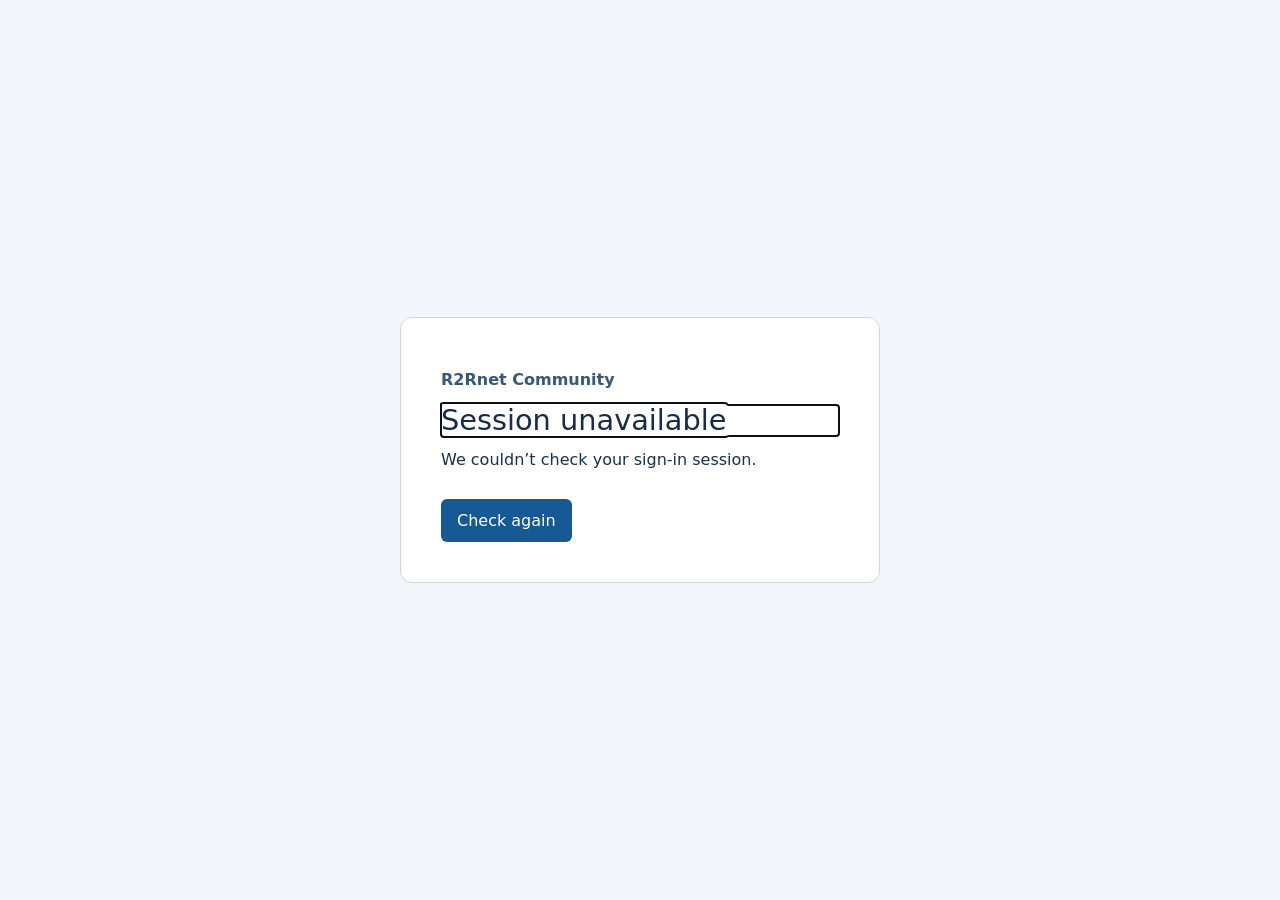
==== index.html @ 755ed3d4 "Publish Neon member workspace community from R2R-Platform 84a3251a333eac8d0c648cbaecf37f71e7dd55bf" ====
<!doctype html>
<html lang="en">
  <head>
    <meta charset="UTF-8" />
    <meta name="viewport" content="width=device-width, initial-scale=1.0, viewport-fit=cover" />
    <meta name="theme-color" content="#0f2c4a" />
    <meta name="description" content="R2Rnet Community user PWA for professional networking, credentialing and reviewer workflows." />
    <meta name="apple-mobile-web-app-capable" content="yes" />
    <meta name="apple-mobile-web-app-title" content="R2Rnet Community" />
    <meta name="apple-mobile-web-app-status-bar-style" content="black-translucent" />
    <link rel="apple-touch-icon" href="./pwa/icon-192.png" />
    <link rel="manifest" href="./manifest.webmanifest" />
    <link rel="icon" type="image/svg+xml" href="./ir-mark.svg" />
    <title>R2Rnet Community</title>
    <script type="module" crossorigin src="./assets/community-CfHD-B7U.js"></script>
    <link rel="modulepreload" crossorigin href="./assets/neon-auth-ygjyFOIe-DwUQzO-9.js">
    <link rel="modulepreload" crossorigin href="./assets/github-client-adapter-BKVLIYTY.js">
    <link rel="stylesheet" crossorigin href="./assets/community-CJb6b-Nw.css">
  </head>
  <body>
    <div id="root"></div>
  </body>
</html>
---- assets/community-CJb6b-Nw.css ----
.r2r-account-page{min-height:100vh;display:grid;place-items:center;box-sizing:border-box;padding:24px;background:#f2f6fa;color:#19324b;font:16px/1.5 system-ui,sans-serif}.r2r-account-card{box-sizing:border-box;width:min(100%,30rem);padding:clamp(24px,6vw,40px);border:1px solid #ccd8e3;border-radius:12px;background:#fff}.r2r-account-card h1{margin:.4em 0;font-size:1.8rem}.r2r-account-card p{margin:.65em 0}.r2r-account-name{font-weight:700;color:#365978}.r2r-account-email{overflow-wrap:anywhere;font-weight:600}.r2r-account-card button{margin-top:1em;padding:.6em 1em;background:#175995;color:#fff;border:0;border-radius:6px;font:inherit;cursor:pointer}.r2r-account-card button:focus-visible{outline:3px solid #163658;outline-offset:3px}.community-workspace .brandmark img{border-radius:8px}.community-workspace .nav-group a{display:block;padding:8px 10px;border-radius:6px;color:#dbe7f6;font-size:14px;text-decoration:none}.community-workspace .nav-group a:hover,.community-workspace .nav-group a[aria-current=page]{background:#233f60;color:#fff}.community-workspace .lead{font-size:15px;overflow-wrap:anywhere}.community-workspace article p{color:#526a82}.community-workspace article a,.community-workspace .content>section>a{color:#0759ad;font-weight:650}.community-signout{display:inline-flex;align-items:center;gap:6px;border:0;background:transparent;color:#0759ad;padding:8px}.community-profile{max-width:44rem;margin-top:20px}.community-profile form{display:grid;gap:8px}.community-profile label,.community-details dt{font-weight:650;color:#344d66}.community-profile input{min-width:0;padding:9px 12px;border:1px solid #9caec1;border-radius:5px}.community-primary{justify-self:start;padding:8px 15px;border:0;border-radius:5px;color:#fff;background:#075ba9}.community-primary:disabled{color:#52667a;background:#e2e8ef;cursor:default}.community-profile [role=alert]{color:#8a222e}.community-profile [role=status]{color:#0c6848}.community-details{display:grid;gap:14px;margin:20px 0 0}.community-details dd{margin:3px 0 0;overflow-wrap:anywhere}@media(max-width:760px){.community-workspace .sidebar:not(.open){visibility:hidden}}.community-guide{max-width:50rem}.community-guide details{padding:.7rem 0;border-top:1px solid #d7e2ec}.community-guide summary{cursor:pointer;font-weight:650;color:#193f65}.community-guide details p{margin:.5rem 0 0;color:#415d76}.community-info{margin:0}.community-info dt{color:#526a82;font-size:.8rem}.community-info dd{margin:0;font-weight:650;overflow-wrap:anywhere}@media(max-width:760px){.community-workspace .sidebar{transition-property:transform}}*,:before,:after{--tw-border-spacing-x: 0;--tw-border-spacing-y: 0;--tw-translate-x: 0;--tw-translate-y: 0;--tw-rotate: 0;--tw-skew-x: 0;--tw-skew-y: 0;--tw-scale-x: 1;--tw-scale-y: 1;--tw-pan-x: ;--tw-pan-y: ;--tw-pinch-zoom: ;--tw-scroll-snap-strictness: proximity;--tw-gradient-from-position: ;--tw-gradient-via-position: ;--tw-gradient-to-position: ;--tw-ordinal: ;--tw-slashed-zero: ;--tw-numeric-figure: ;--tw-numeric-spacing: ;--tw-numeric-fraction: ;--tw-ring-inset: ;--tw-ring-offset-width: 0px;--tw-ring-offset-color: #fff;--tw-ring-color: rgb(59 130 246 / .5);--tw-ring-offset-shadow: 0 0 #0000;--tw-ring-shadow: 0 0 #0000;--tw-shadow: 0 0 #0000;--tw-shadow-colored: 0 0 #0000;--tw-blur: ;--tw-brightness: ;--tw-contrast: ;--tw-grayscale: ;--tw-hue-rotate: ;--tw-invert: ;--tw-saturate: ;--tw-sepia: ;--tw-drop-shadow: ;--tw-backdrop-blur: ;--tw-backdrop-brightness: ;--tw-backdrop-contrast: ;--tw-backdrop-grayscale: ;--tw-backdrop-hue-rotate: ;--tw-backdrop-invert: ;--tw-backdrop-opacity: ;--tw-backdrop-saturate: ;--tw-backdrop-sepia: ;--tw-contain-size: ;--tw-contain-layout: ;--tw-contain-paint: ;--tw-contain-style: }::backdrop{--tw-border-spacing-x: 0;--tw-border-spacing-y: 0;--tw-translate-x: 0;--tw-translate-y: 0;--tw-rotate: 0;--tw-skew-x: 0;--tw-skew-y: 0;--tw-scale-x: 1;--tw-scale-y: 1;--tw-pan-x: ;--tw-pan-y: ;--tw-pinch-zoom: ;--tw-scroll-snap-strictness: proximity;--tw-gradient-from-position: ;--tw-gradient-via-position: ;--tw-gradient-to-position: ;--tw-ordinal: ;--tw-slashed-zero: ;--tw-numeric-figure: ;--tw-numeric-spacing: ;--tw-numeric-fraction: ;--tw-ring-inset: ;--tw-ring-offset-width: 0px;--tw-ring-offset-color: #fff;--tw-ring-color: rgb(59 130 246 / .5);--tw-ring-offset-shadow: 0 0 #0000;--tw-ring-shadow: 0 0 #0000;--tw-shadow: 0 0 #0000;--tw-shadow-colored: 0 0 #0000;--tw-blur: ;--tw-brightness: ;--tw-contrast: ;--tw-grayscale: ;--tw-hue-rotate: ;--tw-invert: ;--tw-saturate: ;--tw-sepia: ;--tw-drop-shadow: ;--tw-backdrop-blur: ;--tw-backdrop-brightness: ;--tw-backdrop-contrast: ;--tw-backdrop-grayscale: ;--tw-backdrop-hue-rotate: ;--tw-backdrop-invert: ;--tw-backdrop-opacity: ;--tw-backdrop-saturate: ;--tw-backdrop-sepia: ;--tw-contain-size: ;--tw-contain-layout: ;--tw-contain-paint: ;--tw-contain-style: }*,:before,:after{box-sizing:border-box;border-width:0;border-style:solid;border-color:#e5e7eb}:before,:after{--tw-content: ""}html,:host{line-height:1.5;-webkit-text-size-adjust:100%;-moz-tab-size:4;-o-tab-size:4;tab-size:4;font-family:ui-sans-serif,system-ui,sans-serif,"Apple Color Emoji","Segoe UI Emoji",Segoe UI Symbol,"Noto Color Emoji";font-feature-settings:normal;font-variation-settings:normal;-webkit-tap-highlight-color:transparent}body{margin:0;line-height:inherit}hr{height:0;color:inherit;border-top-width:1px}abbr:where([title]){-webkit-text-decoration:underline dotted;text-decoration:underline dotted}h1,h2,h3,h4,h5,h6{font-size:inherit;font-weight:inherit}a{color:inherit;text-decoration:inherit}b,strong{font-weight:bolder}code,kbd,samp,pre{font-family:ui-monospace,SFMono-Regular,Menlo,Monaco,Consolas,Liberation Mono,Courier New,monospace;font-feature-settings:normal;font-variation-settings:normal;font-size:1em}small{font-size:80%}sub,sup{font-size:75%;line-height:0;position:relative;vertical-align:baseline}sub{bottom:-.25em}sup{top:-.5em}table{text-indent:0;border-color:inherit;border-collapse:collapse}button,input,optgroup,select,textarea{font-family:inherit;font-feature-settings:inherit;font-variation-settings:inherit;font-size:100%;font-weight:inherit;line-height:inherit;letter-spacing:inherit;color:inherit;margin:0;padding:0}button,select{text-transform:none}button,input:where([type=button]),input:where([type=reset]),input:where([type=submit]){-webkit-appearance:button;background-color:transparent;background-image:none}:-moz-focusring{outline:auto}:-moz-ui-invalid{box-shadow:none}progress{vertical-align:baseline}::-webkit-inner-spin-button,::-webkit-outer-spin-button{height:auto}[type=search]{-webkit-appearance:textfield;outline-offset:-2px}::-webkit-search-decoration{-webkit-appearance:none}::-webkit-file-upload-button{-webkit-appearance:button;font:inherit}summary{display:list-item}blockquote,dl,dd,h1,h2,h3,h4,h5,h6,hr,figure,p,pre{margin:0}fieldset{margin:0;padding:0}legend{padding:0}ol,ul,menu{list-style:none;margin:0;padding:0}dialog{padding:0}textarea{resize:vertical}input::-moz-placeholder,textarea::-moz-placeholder{opacity:1;color:#9ca3af}input::placeholder,textarea::placeholder{opacity:1;color:#9ca3af}button,[role=button]{cursor:pointer}:disabled{cursor:default}img,svg,video,canvas,audio,iframe,embed,object{display:block;vertical-align:middle}img,video{max-width:100%;height:auto}[hidden]:where(:not([hidden=until-found])){display:none}.\!visible{visibility:visible!important}.visible{visibility:visible}.collapse{visibility:collapse}.fixed{position:fixed}.absolute{position:absolute}.relative{position:relative}.sticky{position:sticky}.block{display:block}.flex{display:flex}.inline-flex{display:inline-flex}.table{display:table}.grid{display:grid}.hidden{display:none}.transform{transform:translate(var(--tw-translate-x),var(--tw-translate-y)) rotate(var(--tw-rotate)) skew(var(--tw-skew-x)) skewY(var(--tw-skew-y)) scaleX(var(--tw-scale-x)) scaleY(var(--tw-scale-y))}.resize{resize:both}.border{border-width:1px}.filter{filter:var(--tw-blur) var(--tw-brightness) var(--tw-contrast) var(--tw-grayscale) var(--tw-hue-rotate) var(--tw-invert) var(--tw-saturate) var(--tw-sepia) var(--tw-drop-shadow)}.transition{transition-property:color,background-color,border-color,text-decoration-color,fill,stroke,opacity,box-shadow,transform,filter,backdrop-filter;transition-timing-function:cubic-bezier(.4,0,.2,1);transition-duration:.15s}:root{font-family:Inter,ui-sans-serif,system-ui,-apple-system,BlinkMacSystemFont,Segoe UI,sans-serif;color:#172c49;background:#f3f6fb}*{box-sizing:border-box}body{margin:0;background:#f3f6fb;color:#172c49}button,input,select,textarea{font:inherit}button{cursor:pointer}a{color:inherit}.irad-qualification-page{min-height:100vh;display:grid;place-items:center;padding:28px;background:#f3f6fb}.irad-qualification-card{width:min(820px,100%);padding:26px;border:1px solid #c9d8e7;border-radius:16px;background:#fff;box-shadow:0 18px 44px #0f2c4a17}.irad-qualification-card>p{color:#60758a;font-size:.88rem}.qualification-total{display:flex;justify-content:space-between;gap:18px;margin:18px 0 12px;padding:12px 14px;border-radius:8px}.qualification-total.ok{border:1px solid #a9d8c3;background:#effaf5;color:#176248}.qualification-total.failed{border:1px solid #e0b6b6;background:#fff2f2;color:#893838}.qualification-checks{display:grid;gap:7px}.qualification-checks article{display:grid;grid-template-columns:44px minmax(0,1fr);gap:2px 10px;padding:10px;border:1px solid #dbe4ea;border-radius:8px}.qualification-checks article.pass b{color:#176248}.qualification-checks article.fail b{color:#a03d3d}.qualification-checks article span{color:#17304f;font-size:.8rem}.qualification-checks article small{grid-column:2;color:#758999;font-size:.7rem}.qualification-public-key{margin-top:16px;padding:10px;border:1px solid #dbe4ea;border-radius:8px;background:#f7fafc}.qualification-public-key summary{cursor:pointer;color:#17304f;font-size:.75rem;font-weight:800}.qualification-public-key code{display:block;margin-top:8px;overflow-wrap:anywhere;color:#50667d;font-size:.66rem;line-height:1.4}.qualification-irad-frame{width:100%;height:300px;margin-top:18px;border:1px solid #c9d8e7;border-radius:10px;background:#07111b}.gate{min-height:100vh;display:grid;place-items:center;padding:24px;background:#f3f6fb}.card{width:min(560px,100%);padding:30px;border:1px solid #d7e3e8;border-radius:18px;background:#fff}.enterprise-signin-shell{min-height:100vh;display:grid;grid-template-columns:minmax(360px,46%) 1fr;background:#fff}.enterprise-brand{position:relative;display:flex;flex-direction:column;justify-content:center;padding:clamp(2.5rem,6vw,6.5rem);background:#0b1b31;color:#fff}.enterprise-logo-lockup,.brandmark,.side-brand{display:flex;align-items:center;gap:10px}.enterprise-logo-lockup{margin-bottom:4.5rem}.pulse{display:grid;place-items:center;width:28px;height:28px;border-radius:6px;background:#087dff;color:#fff;font-size:19px;flex:0 0 auto}.enterprise-logo-lockup strong,.brandmark strong,.side-brand strong{display:block;font-size:12px;line-height:1.15;letter-spacing:.15em}.enterprise-logo-lockup small,.brandmark small,.side-brand small{display:block;margin-top:4px;font-size:11px;letter-spacing:.16em}.enterprise-logo-lockup small{color:#9fc0e6}.access-label,.eyebrow{font-size:10px;font-weight:800;letter-spacing:.16em;color:#1674db}.enterprise-brand .access-label{color:#7eafe8;margin-bottom:1rem}.enterprise-brand h1{max-width:680px;margin:0 0 1.35rem;font-size:clamp(2.35rem,4vw,4.4rem);line-height:1.02;letter-spacing:-.045em}.enterprise-brand>p{max-width:560px;margin:0;color:#c6d3e4;font-size:1.06rem;line-height:1.65}.access-points{display:grid;gap:.7rem;margin-top:2rem;color:#dce6f1;font-size:.9rem}.access-points span:before{content:"•";margin-right:.65rem;color:#4b91ea}.stage-tag{position:absolute;left:clamp(2.5rem,6vw,6.5rem);bottom:2rem;padding:.42rem .72rem;border:1px solid #30465f;border-radius:999px;color:#7891ae;font-size:.66rem;letter-spacing:.16em}.enterprise-signin{display:flex;align-items:center;justify-content:center;padding:3rem}.signin-inner{width:min(430px,100%)}.signin-brand{margin-bottom:2.5rem;color:#0f2c4a;font-size:.92rem;font-weight:800;letter-spacing:.12em}.signin-brand strong{color:#1f6feb}.signin-inner h2{margin:0 0 .65rem;font-size:2.2rem;letter-spacing:-.035em}.muted{margin:0 0 1.4rem;color:#67768b;line-height:1.6}.signin-note{margin-top:1rem;color:#7a8798;font-size:.78rem;line-height:1.55}.primary,.secondary,.primary-link{min-height:44px;border-radius:7px;padding:10px 14px;font-weight:750}.primary,.primary-link{border:1px solid #1f6feb;background:#1f6feb;color:#fff}.primary-link{display:flex;align-items:center;justify-content:center;margin-bottom:10px;text-decoration:none}.secondary{border:1px solid #c8d6e4;background:#fff;color:#17304f}.wide{width:100%}.message{margin-top:14px;padding:11px 12px;border:1px solid #d7e3e8;border-radius:8px;background:#f5f8fa;color:#52697b}.app{min-height:0;background:#f3f6fb}.topbar{position:fixed;inset:0 0 auto 0;z-index:20;height:72px;display:flex;align-items:center;justify-content:space-between;padding:0 42px;border-bottom:1px solid #d6e0eb;background:#fff}.brandmark .pulse{width:24px;height:24px;font-size:17px}.r2r-two{color:#dd7853!important}.brandmark strong{color:#0f2c4a}.brandmark small{color:#6d8196}.top-actions{display:flex;align-items:center;gap:16px}.test-role{display:flex;align-items:center;gap:7px;padding:5px 7px;border:1px solid #d1deea;border-radius:7px;background:#fff}.test-role>span{color:#70849a;font-size:9px;font-weight:800;letter-spacing:.08em}.test-role select{min-height:28px;border:0;background:#f7f9fc;color:#17304f;font-size:10px;font-weight:700;padding:4px 6px}.environment{display:inline-flex;padding:5px 8px;border-radius:999px;background:#fff1cd;color:#6d4b04;font-size:10px;font-weight:900;letter-spacing:.08em}.role-dot{color:#1674db;font-size:10px}.role-dot span{margin-left:4px;color:#50667d}.link-button{width:36px;height:36px;display:grid;place-items:center;padding:0;border:0;border-radius:50%;background:transparent;color:#0759ad}.link-button:hover{background:#eef4fb}.sidebar{position:fixed;top:72px;bottom:0;left:0;z-index:15;width:205px;overflow:auto;padding:16px 10px 24px;background:#112944;color:#fff}.side-brand{margin-bottom:11px;padding:0 7px 14px;border-bottom:1px solid #2d4663}.sidebar-close-control{position:absolute;top:12px;right:12px;z-index:2}.side-brand .side-pulse{width:28px;height:28px}.side-brand strong{font-size:10px;color:#fff}.side-brand small{color:#a7c0de;font-size:10px}.close{display:none;margin-left:auto;border:0;background:transparent;color:#fff}.nav-group{margin-bottom:17px}.group-label{display:block;margin:8px 7px;color:#83b7ff;font-size:12px;font-weight:800;letter-spacing:.13em}.nav-group button{width:100%;min-height:35px;display:flex;align-items:center;gap:9px;padding:8px 10px;border:0;border-radius:6px;background:transparent;color:#dbe7f6;text-align:left;font-size:12px}.nav-group button:hover,.nav-group button.active{background:#233f60;color:#fff}.nav-group button.invite-reward-nav{margin-top:7px;border:1px solid rgba(8,125,255,.66);background:#087dff24;color:#fff;font-weight:900;box-shadow:inset 3px 0 #087dff,0 5px 14px #00000014}.nav-group button.invite-reward-nav:hover,.nav-group button.invite-reward-nav.active{border-color:#087dff;background:#087dff;color:#fff;box-shadow:inset 3px 0 #72b5ff,0 7px 18px #00439947}.r2r-reward-menu-label{display:inline-flex;align-items:baseline;gap:5px;min-width:0;color:#fff}.r2r-reward-menu-label>span{color:#fff}.r2r-reward-wordmark{font-weight:950;letter-spacing:-.03em;white-space:nowrap}.r2r-reward-menu-label .r2r-two{color:inherit!important}.r2r-reward-menu-label>span:last-child{white-space:nowrap}.account-bottom{margin-top:12px}.sidebar-access{display:flex;align-items:center;gap:9px;padding:8px 10px;color:#b9cbe1;font-size:12px}.main{min-height:0;display:block;margin-left:205px;padding-top:72px}.mobile-bar{display:none}.content{width:min(1080px,calc(100% - 76px));margin:0 auto;padding:46px 0 24px}.eyebrow{margin-bottom:12px}h1{margin:0 0 10px;color:#172c49;font-size:30px;line-height:1.1}h2{color:#172c49}p{line-height:1.55}.lead{max-width:760px;margin:0 0 28px;color:#59718a;font-size:12px}.notice{margin-bottom:16px;padding:14px 16px;border:1px solid #c9d8e7;border-radius:7px;background:#f9fbfe;color:#50667d;font-size:11px}.company-notice{border-color:#b8d8d1;background:#eef8f6;color:#315d56}.grid{display:grid;grid-template-columns:repeat(2,minmax(0,1fr));gap:18px;margin-top:18px}article,.status,.identity-panel{border:1px solid #c9d8e7;border-radius:9px;background:#fff}article{padding:20px}article h2{margin-top:0;font-size:18px}.status{display:flex;justify-content:space-between;gap:18px;margin:16px 0;padding:14px 16px}.status span{text-transform:capitalize}.status.ok{border-color:#b9d8d4;background:#eef8f6}.status.blocked{border-color:#ead09a;background:#fff8e8}.dicom-read-page{max-width:900px}.dicom-read-page.overview-mirrors{max-width:none;margin-top:22px}.overview-mirrors .request-tracking-card,.overview-mirrors .clinical-reports-card{border-color:#cbd8e4;box-shadow:0 9px 24px #0f2c4a12}.overview-mirrors .request-tracking-card{margin-bottom:18px}.synthetic-dicom-card{margin:0 0 16px;border:1px solid #c8d8e6;border-radius:14px;background:#fff;overflow:hidden;box-shadow:0 7px 20px #0f2c4a0d}.synthetic-dicom-head{display:flex;align-items:flex-start;justify-content:space-between;gap:16px;padding:14px 15px 12px;border-bottom:1px solid #e4ebef}.synthetic-dicom-head strong{display:block;color:#0f2c4a;font-size:1rem;font-weight:900}.synthetic-dicom-head span{display:block;margin-top:4px;color:#687b89;font-size:.75rem}.synthetic-dicom-head-actions{display:flex;align-items:center;gap:8px}.synthetic-dicom-head-actions>span{margin:0;white-space:nowrap;padding:5px 8px;border-radius:999px;background:#eef4f8;color:#0f2c4a;font-weight:850}.synthetic-dicom-head-actions button{min-height:30px;border:1px solid #c8d6e4;border-radius:7px;background:#fff;color:#17304f;padding:5px 9px;font-size:.72rem;font-weight:800}.synthetic-dicom-list{display:grid}.synthetic-dicom-row{display:grid;grid-template-columns:minmax(0,1fr) auto minmax(140px,auto);gap:12px;align-items:center;padding:12px 14px;border-top:1px solid #edf1f4}.synthetic-dicom-row:first-child{border-top:0}.synthetic-dicom-main{min-width:0}.synthetic-dicom-main strong,.synthetic-dicom-main small{display:block}.synthetic-dicom-main strong{color:#0f2c4a;font-size:.84rem;overflow:hidden;text-overflow:ellipsis;white-space:nowrap}.synthetic-dicom-main small{margin-top:3px;color:#748794;font-size:.7rem}.synthetic-dicom-status{min-width:78px;border-radius:999px;padding:5px 8px;text-align:center;font-size:.66rem;font-weight:900;text-transform:uppercase;letter-spacing:.04em}.synthetic-dicom-status.ready{background:#e7f5ef;color:#146344}.synthetic-dicom-status.processing{background:#fff3d6;color:#73520a}.synthetic-dicom-status.uploaded{background:#edf1f4;color:#5f6d77}.synthetic-dicom-actions{display:flex;justify-content:flex-end;min-width:140px}.synthetic-dicom-actions button{min-height:34px;border-radius:7px;padding:7px 10px;font-size:.72rem;font-weight:850}.synthetic-dicom-open{border:1px solid #1f6feb;background:#1f6feb;color:#fff}.synthetic-dicom-advance{border:1px solid #c8d6e4;background:#fff;color:#17304f}.synthetic-dicom-waiting{color:#7b8998;font-size:.72rem;font-weight:750}.synthetic-dicom-error{padding:10px 14px;border-bottom:1px solid #ead1d1;background:#fff3f3;color:#8a3333;font-size:.76rem}.synthetic-dicom-empty{padding:18px 14px;color:#748794;text-align:center;font-size:.8rem}.synthetic-dicom-viewer{border-top:1px solid #c8d8e6;background:#0a111b;color:#fff}.synthetic-dicom-viewer-head{display:flex;align-items:flex-start;justify-content:space-between;gap:12px;padding:12px 14px;border-bottom:1px solid #26394f}.synthetic-dicom-viewer-head strong,.synthetic-dicom-viewer-head span{display:block}.synthetic-dicom-viewer-head strong{font-size:.88rem}.synthetic-dicom-viewer-head span{margin-top:3px;color:#afc0d2;font-size:.7rem}.synthetic-dicom-viewer-head button{border:1px solid #48637f;border-radius:7px;background:#15263a;color:#fff;padding:6px 9px;font-size:.72rem}.synthetic-dicom-viewer-body{display:grid;grid-template-columns:minmax(0,1fr) 220px;gap:14px;padding:14px}.synthetic-dicom-image-stage{min-height:420px;display:grid;place-items:center;overflow:hidden;border:1px solid #26394f;border-radius:8px;background:#000}.synthetic-dicom-canvas{display:block;width:min(100%,520px);aspect-ratio:1 / 1;height:auto;min-width:64px;min-height:64px;image-rendering:pixelated;background:#000}.synthetic-dicom-meta{display:grid;align-content:start;gap:8px}.synthetic-dicom-meta>div{padding:9px 10px;border:1px solid #26394f;border-radius:7px;background:#101d2b}.synthetic-dicom-meta span,.synthetic-dicom-meta strong{display:block}.synthetic-dicom-meta span{color:#90a7bd;font-size:.64rem;text-transform:uppercase;letter-spacing:.06em}.synthetic-dicom-meta strong{margin-top:4px;color:#fff;font-size:.76rem;overflow-wrap:anywhere}.r2rnet-clinical-approval-confirmed{margin:0 0 12px;border:1px solid #b8d8d1;border-radius:10px;background:#eef8f5;padding:11px 12px;text-align:center}.r2rnet-clinical-approval-confirmed strong{color:#0d6570;font-size:.92rem;font-weight:900}.irad-launch-card{display:grid;grid-template-columns:minmax(0,1fr) auto;gap:14px 18px;align-items:center;margin:0 0 16px;padding:18px;border:1px solid #b9cfdf;border-radius:14px;background:linear-gradient(135deg,#fff,#f1f7fb);box-shadow:0 8px 22px #0f2c4a12}.irad-launch-card>div:first-child{min-width:0}.irad-launch-card>div:first-child>span{display:block;color:#1674db;font-size:.62rem;font-weight:900;letter-spacing:.11em}.irad-launch-card>div:first-child>strong{display:block;margin-top:5px;color:#0f2c4a;font-size:1.1rem;font-weight:950}.irad-launch-card p{max-width:670px;margin:6px 0 0;color:#60758a;font-size:.76rem;line-height:1.45}.irad-launch-card>button{min-height:42px;border:1px solid #087dff;border-radius:8px;padding:9px 14px;color:#fff;background:#087dff;font-size:.76rem;font-weight:900}.irad-launch-card>button:disabled{opacity:.6;cursor:wait}.irad-launch-error{grid-column:1 / -1;padding:9px 10px;border:1px solid #e0b6b6;border-radius:7px;background:#fff2f2;color:#893838;font-size:.72rem}.reads-loading{margin:0 0 12px;padding:14px;border:1px solid #d9e2e8;border-radius:12px;background:#fff;color:#60758a}.reads-notice{display:grid;gap:5px}.request-tracking-card{margin:0 0 12px;border:1px solid #d9e2e8;border-radius:16px;background:#fff;overflow:hidden;box-shadow:0 7px 20px #0f2c4a0d}.request-tracking-head{padding:14px 15px 12px;border-bottom:1px solid #e4ebef}.request-tracking-head strong{display:block;color:#0f2c4a;font-size:1rem;font-weight:900}.request-tracking-head span{display:block;margin-top:4px;color:#687b89;font-size:.8rem;line-height:1.35}.request-tracking-metrics{display:grid;grid-template-columns:repeat(3,minmax(0,1fr));gap:8px;padding:11px 12px 12px;background:#f8fbfd}.request-tracking-metrics button{min-width:0;border:1px solid #d5e0e7;border-radius:12px;background:#fff;padding:12px 6px 13px;color:#0f2c4a;text-align:center;box-shadow:0 2px 7px #0f2c4a0a}.request-tracking-metrics button.active{border-color:#0776ff;background:#eef6ff;box-shadow:inset 0 0 0 1px #0776ff}.request-tracking-metrics button:focus-visible{outline:2px solid #0776ff;outline-offset:2px}.request-tracking-metrics button>strong{display:block;color:#0f2c4a;font-size:1.8rem;font-weight:900;line-height:1}.request-tracking-metrics button>span{display:block;margin-top:6px;color:#425d72;font-size:.78rem;font-weight:800;line-height:1.15}.request-tracking-metrics button>small{display:block;margin-top:4px;color:#7a8b98;font-size:.68rem;line-height:1.2}.request-tracking-list{display:grid;gap:9px;border-top:1px solid #e4ebef;padding:11px 12px 12px;background:#fff}.request-tracking-group{display:grid;gap:9px}.request-tracking-group+.request-tracking-group{margin-top:5px;border-top:1px solid #e4ebef;padding-top:12px}.request-tracking-group h3{margin:0;color:#0f2c4a;font-size:.84rem;font-weight:900}.request-tracking-empty{padding:6px 2px;color:#748794;font-size:.8rem;text-align:center}.request-card.request-tracking-item{margin:0;padding:15px;border:1px solid #dce5ea;border-radius:16px;background:#fff}.request-row{display:flex;gap:10px;align-items:flex-start;justify-content:space-between}.request-card p{margin:7px 0;color:#73828d;font-size:.78rem}.pill{border-radius:999px;padding:5px 8px;background:#edf1f4;color:#5f6d77;font-size:.63rem;font-weight:850;text-transform:uppercase;letter-spacing:.04em;white-space:nowrap}.pill.ready_in_staging{background:#e7f5ef;color:#146344}.pill.waiting_for_upload,.pill.responded{background:#fff3d6;color:#73520a}.pill.revoked,.pill.expired{background:#f2f2f2;color:#777}.upload-notes-panel{display:grid;gap:9px;border-top:1px solid #e4ebef;padding:12px;background:#f8fbfd}.upload-notes-head{display:flex;align-items:center;justify-content:space-between;gap:12px}.upload-notes-head strong{color:#0f2c4a;font-size:.86rem;font-weight:900}.upload-notes-head>span{min-width:30px;border-radius:999px;background:#e9f1f6;color:#0f2c4a;padding:4px 8px;font-size:.72rem;font-weight:900;text-align:center}.upload-notes-list{display:grid;gap:7px}.upload-note-item{overflow:hidden;border:1px solid #dce5ea;border-radius:12px;background:#fff}.upload-note-item summary{display:flex;align-items:center;justify-content:space-between;gap:10px;padding:11px 12px;cursor:pointer;list-style:none}.upload-note-item summary::-webkit-details-marker{display:none}.upload-note-item summary strong,.upload-note-item summary small{display:block}.upload-note-item summary strong{color:#0f2c4a;font-size:.82rem}.upload-note-item summary small{margin-top:3px;color:#748794;font-size:.7rem;line-height:1.3}.upload-note-item summary b{color:#0776ff;font-size:.7rem}.upload-note-body{border-top:1px solid #edf1f4;padding:11px 12px 13px;color:#314b60;font-size:.82rem;line-height:1.5;overflow-wrap:anywhere}.upload-notes-security,.read-mirror-boundary{margin:0;color:#748794;font-size:.68rem;line-height:1.4}.read-mirror-boundary{padding:11px 12px 13px;border-top:1px solid #e4ebef;background:#fff}.clinical-reports-card{margin:0 0 12px;border:1px solid #d9e2e8;border-radius:16px;background:#fff;overflow:hidden;box-shadow:0 7px 20px #0f2c4a0d}.clinical-reports-head{display:flex;align-items:flex-start;justify-content:space-between;gap:12px;padding:14px 15px 12px;border-bottom:1px solid #e4ebef}.clinical-reports-head>div{min-width:0}.clinical-reports-head strong{display:block;color:#0f2c4a;font-size:1rem;font-weight:900}.clinical-reports-head span{display:block;margin-top:4px;color:#687b89;font-size:.8rem;line-height:1.35}.clinical-reports-total{flex:0 0 auto;min-width:30px;margin-top:0!important;border-radius:999px;background:#eef4f8;color:#0f2c4a!important;padding:5px 9px;font-weight:900;text-align:center}.clinical-report-tabs{display:grid;grid-template-columns:1fr 1fr;border-bottom:1px solid #e4ebef}.clinical-report-tabs button{border:0;background:#f8fbfd;color:#60758a;padding:10px 12px;font:inherit;font-size:.82rem;font-weight:850}.clinical-report-tabs button+button{border-left:1px solid #e4ebef}.clinical-report-tabs button.active{background:#0f2c4a;color:#fff}.clinical-report-tabs button span{margin-left:5px;opacity:.8}.clinical-report-list{display:grid}.clinical-report-row{width:100%;border:0;border-top:1px solid #edf1f4;background:#fff;color:#0f2c4a;padding:12px 14px;display:flex;align-items:center;justify-content:space-between;gap:10px;text-align:left}.clinical-report-row:first-child{border-top:0}.clinical-report-row-readonly{cursor:default}.clinical-report-row-main{min-width:0}.clinical-report-row-main strong{display:block;overflow:hidden;text-overflow:ellipsis;white-space:nowrap;font-size:.86rem}.clinical-report-row-main small{display:block;margin-top:4px;color:#748794;font-size:.72rem;line-height:1.25}.clinical-report-row-status{flex:0 0 auto;display:flex;align-items:center;gap:7px;color:#678092}.clinical-report-row-status b{border-radius:999px;background:#eef6f5;color:#176f7b;padding:4px 7px;font-size:.66rem;white-space:nowrap}.clinical-report-empty{padding:17px 14px;color:#748794;font-size:.82rem;text-align:center}.clinical-reports-security{margin:0;border-top:1px solid #e4ebef;padding:10px 14px 12px;color:#748794;font-size:.72rem;line-height:1.4}.identity-panel{padding:18px}.identity-grid{display:grid;grid-template-columns:repeat(2,minmax(0,1fr));gap:12px}.identity-grid>div,.credential-readonly-field{display:grid;gap:5px;padding:13px 14px;border:1px solid #d6e1ee;border-radius:8px;background:#f9fbfe}.identity-grid span,.credential-readonly-field span{color:#607994;font-size:9px;font-weight:800;letter-spacing:.06em;text-transform:uppercase}.identity-grid strong,.credential-readonly-field strong{overflow-wrap:anywhere;font-size:12px}.identity-detail-card .identity-sub-label{margin-top:8px;padding-top:7px;border-top:1px solid #e2e9f0}.identity-detail-card .identity-sub-value{font-size:12px}.credential-readonly-field small{color:#71859a;font-size:9px}.linkedin-identity-field{grid-column:1 / -1}.identity-lock-note{display:flex;align-items:flex-start;gap:10px;margin-top:14px;padding:13px 14px;border:1px solid #b8d8d1;border-radius:8px;background:#eef8f6}.identity-lock-note strong{display:block;font-size:11px}.identity-lock-note p{margin:4px 0 0;color:#55736f;font-size:10px}.identity-lock-note .identity-edit-note{margin-top:7px;color:#0f2c4a;font-weight:800}.irad-confetti-layer{position:absolute;top:0;right:0;bottom:0;left:0;overflow:hidden;pointer-events:none;z-index:3}.irad-confetti-layer i{position:absolute;top:-15px;width:7px;height:13px;border-radius:2px;opacity:0;animation:irad-confetti-fall 3s linear forwards}@keyframes irad-confetti-fall{0%{transform:translateY(-20px) rotate(0);opacity:1}85%{opacity:1}to{transform:translateY(740px) rotate(760deg);opacity:0}}@media(prefers-reduced-motion:reduce){.irad-confetti-layer{display:none}}.credentialing-workflow{display:grid;gap:22px;margin-top:18px;min-width:0}.credential-section{padding:22px;border:1px solid #d7e3e8;border-radius:9px;background:#fff}.required-section{width:calc(100% - 20px);max-width:calc(100% - 20px);min-width:0;margin-right:0;justify-self:start}.credential-section-head{display:flex;align-items:flex-start;justify-content:space-between;gap:18px;margin-bottom:8px}.credential-section-head h2{margin:4px 0 0;font-size:22px}.credential-section-head>strong{white-space:nowrap;color:#0d6570}.social-media-fields input{border:2px solid #6197d8!important;border-radius:7px;background:#fff;padding:9px 11px;outline-offset:2px}.social-media-fields input:focus{border-color:#1768d8!important;outline:2px solid rgba(23,104,216,.24)}.credential-kicker{color:#5f7485;font-size:9px;font-weight:900;letter-spacing:.09em}.credential-note{margin:8px 0 18px;color:#536a7b;font-size:11px}.requirements-page-head{display:flex;align-items:flex-start;justify-content:space-between;gap:24px;margin-bottom:18px;padding-right:20px;box-sizing:border-box}.requirements-page-copy{min-width:0}.requirements-page-copy .lead{margin-bottom:0}.requirements-status-card{width:96px;height:96px;flex:0 0 96px;display:flex;flex-direction:column;align-items:center;justify-content:center;gap:7px;border:1px solid #c9d8e7;border-radius:8px;background:#fff;text-align:center}.requirements-status-card strong{color:#60758a;font-size:10px;font-weight:900;letter-spacing:.08em;text-transform:uppercase}.requirements-status-card span{color:#0d6570;font-size:12px;font-weight:900;line-height:1.15;text-transform:capitalize}.mandatory-list{display:grid;gap:10px}.credential-field{display:grid;grid-template-columns:280px minmax(0,420px);align-items:center;justify-content:start;gap:14px;min-height:42px;padding-left:14px}.credential-field span{font-size:12px;font-weight:800}.credential-field input{width:100%;max-width:420px;min-height:38px;padding:7px 10px;border:1px solid #cbd9e2;border-radius:6px;background:#fff;color:#0f2c4a}.credential-field input::-moz-placeholder{color:#98a7b7;opacity:1}.credential-field input::placeholder{color:#98a7b7;opacity:1}.credential-item,.optional-item{display:flex;min-width:0;align-items:center;justify-content:space-between;gap:14px;padding:12px 14px;border:1px solid #dfe8ed;border-radius:8px;background:#fbfcfd}.optional-item{height:40px;min-height:40px;gap:10px;padding:4px 8px}.credential-item>div,.optional-item>div:first-child{display:grid;gap:4px;min-width:0}.optional-item>div:first-child{flex:1 1 auto;overflow:hidden}.credential-license-main{flex:1 1 auto;min-width:0;display:grid!important;grid-template-columns:280px minmax(0,420px);align-items:center;justify-content:start;gap:6px 14px!important}.credential-license-number{width:100%;min-width:0;max-width:420px;min-height:38px;margin-top:0;padding:7px 10px;border:1px solid #c8d6e4;border-radius:7px;background:#fff;color:#0f2c4a;font:inherit}.credential-license-main .uploaded-file{grid-column:2}.credential-item b{font-size:10px}.required-section .credential-item b{font-size:12px}.required-section .credential-item small{font-size:11px}.required-section .upload-button{font-size:12px}.optional-item b{font-size:12px;line-height:1.2;white-space:nowrap;overflow:hidden;text-overflow:ellipsis}.credential-item small{color:#657b8b;font-size:9px;line-height:1.35;overflow-wrap:anywhere}.optional-item small{color:#657b8b;font-size:11px;line-height:1.2;white-space:nowrap;overflow:hidden;text-overflow:ellipsis}.upload-button{display:inline-flex;align-items:center;justify-content:center;min-height:38px;padding:8px 12px;border:1px solid #216bd6;border-radius:6px;background:#216bd6;color:#fff;font-size:10px;font-weight:800;cursor:pointer;white-space:nowrap}.upload-button.secondary{border-color:#cbd9e2;background:#fff;color:#0f2c4a}.upload-button input{position:absolute;inline-size:1px;block-size:1px;opacity:0;pointer-events:none}.uploaded-file{flex-basis:100%;color:#0d6570;font-size:9px;font-weight:700}.attestations{display:grid;gap:10px;margin:18px 0}.attestations label{display:flex;align-items:flex-start;gap:10px;padding:11px 12px;border:1px solid #dfe8ed;border-radius:8px;background:#f8fbfd;font-size:10px;line-height:1.45}.attestations input{margin-top:3px}.optional-list{display:grid;gap:9px}.optional-actions{display:flex;gap:6px;align-items:center;flex-shrink:0}.optional-item.is-na{background:#f3f7fb;border-color:#b9cde1}.na-option{display:inline-flex;align-items:center;gap:5px;min-height:30px;padding:3px 7px;border:1px solid #cbd9e2;border-radius:6px;background:#fff;color:#0f2c4a;font-size:12px;font-weight:800;white-space:nowrap}.na-option input{margin:0}.upload-button.disabled{opacity:.48;cursor:not-allowed}.na-viewer-backdrop{position:fixed;top:0;right:0;bottom:0;left:0;z-index:80;display:grid;place-items:center;padding:24px;background:#08182a7a}.na-viewer{width:min(520px,100%);padding:20px;border:1px solid #c7d8e8;border-radius:12px;background:#fff;box-shadow:0 22px 55px #0f2c4a3d}.na-viewer-head{display:flex;align-items:flex-start;justify-content:space-between;gap:16px}.na-viewer-head span{color:#60758a;font-size:9px;font-weight:900;letter-spacing:.1em}.na-viewer-head h3{margin:4px 0 0;color:#0f2c4a;font-size:18px;line-height:1.25}.na-viewer-head>button{width:32px;height:32px;border:0;border-radius:50%;background:#eef4fa;color:#0f2c4a;font-size:20px}.na-viewer p{color:#455f77;font-size:12px;line-height:1.55}.na-explanation-field{display:grid;gap:6px;margin-top:14px}.na-explanation-field>span{color:#0f2c4a;font-size:11px;font-weight:900}.na-explanation-field textarea{width:100%;resize:vertical;min-height:96px;padding:10px 11px;border:1px solid #b9cde1;border-radius:8px;background:#fff;color:#0f2c4a;font:inherit;font-size:12px;line-height:1.45}.na-viewer-error{margin:8px 0 0!important;color:#9b2c2c!important;font-weight:800}.na-viewer-actions{display:flex;justify-content:flex-end;gap:8px;margin-top:16px}.na-viewer-actions button{min-height:36px}.required-section .credential-save-action{border-color:#1f6feb;background:#1f6feb;color:#fff}.required-section .credential-submit-action:disabled{border-color:#c7ddf5;background:#dcecff;color:#7b9fc4;cursor:not-allowed;opacity:1}.required-section .credential-submit-action:not(:disabled){border-color:#1f6feb;background:#1f6feb;color:#fff;cursor:pointer}.required-section input.is-locked{background:#f2f6fa;border-color:#d3dee8;color:#40566d;cursor:default}.required-section .attestations input:disabled{opacity:.78;cursor:default}.credential-locked-badge{display:inline-flex;align-items:center;justify-content:center;min-height:34px;padding:7px 11px;border:1px solid #cbd9e2;border-radius:6px;background:#eef3f7;color:#5f7485;font-size:11px;font-weight:900}.credential-locked-actions{display:inline-flex;align-items:center;gap:7px;flex:0 0 auto}.credential-view-button{min-height:34px;padding:7px 12px;border-color:#8fb8e4;background:#fff;color:#1f6feb;font-size:11px;font-weight:900}.credential-replacement-button{min-height:34px;padding:7px 12px;border-color:#8fb8e4;background:#fff;color:#1f6feb;font-size:11px}.credential-locked-actions{flex-wrap:wrap;justify-content:flex-end}.credential-document-viewer{width:min(900px,96vw);max-height:92vh;display:grid;grid-template-rows:auto minmax(0,1fr) auto;overflow:hidden;border:1px solid #c7d8e8;border-radius:12px;background:#fff;box-shadow:0 22px 55px #0f2c4a47}.credential-document-viewer-head{display:flex;align-items:flex-start;justify-content:space-between;gap:16px;padding:18px 20px 14px;border-bottom:1px solid #dce5ed}.credential-document-viewer-head span{color:#60758a;font-size:9px;font-weight:900;letter-spacing:.11em}.credential-document-viewer-head h3{margin:4px 0 2px;color:#0f2c4a;font-size:19px}.credential-document-viewer-head small{color:#6b7f92;font-size:11px}.credential-document-viewer-head>button{width:32px;height:32px;border:0;border-radius:50%;background:#eef4fa;color:#0f2c4a;font-size:20px}.credential-document-viewer-body{min-height:380px;overflow:auto;display:grid;place-items:center;padding:18px;background:#e8eef4;-webkit-user-select:none;-moz-user-select:none;user-select:none}.credential-document-image{display:block;max-width:100%;max-height:66vh;-o-object-fit:contain;object-fit:contain;border:1px solid #cbd7e2;background:#fff;box-shadow:0 6px 18px #0f2c4a1f}.credential-document-pdf{width:100%;min-height:66vh;border:0;background:#fff}.synthetic-credential-document{width:min(640px,100%);min-height:420px;padding:44px;border:1px solid #cbd7e2;background:#fff;color:#0f2c4a;box-shadow:0 6px 18px #0f2c4a1f}.synthetic-document-mark{margin-bottom:40px;color:#087dff;font-size:10px;font-weight:900;letter-spacing:.14em}.synthetic-credential-document h4{margin:0 0 28px;font-size:24px}.synthetic-credential-document dl{display:grid;gap:14px}.synthetic-credential-document dl>div{display:grid;grid-template-columns:140px 1fr;gap:16px;padding-bottom:12px;border-bottom:1px solid #e4ebf1}.synthetic-credential-document dt{color:#6a7e91;font-size:11px;font-weight:800}.synthetic-credential-document dd{margin:0;font-size:13px;font-weight:800}.synthetic-credential-document p{margin:34px 0 0;color:#71859a;font-size:11px}.credential-document-viewer-footer{display:flex;align-items:center;justify-content:space-between;gap:14px;padding:12px 16px;border-top:1px solid #dce5ed;background:#fff}.credential-document-viewer-footer span{color:#5f7485;font-size:11px;font-weight:700}.credential-document-viewer-footer .primary{min-height:36px}.credential-approved-lock{display:flex;align-items:center;justify-content:space-between;gap:12px;margin-top:18px;padding:12px 14px;border:1px solid #b8d8d1;border-radius:8px;background:#eef8f5}.credential-approved-lock strong{color:#0d6570;font-size:12px}.credential-approved-lock span{color:#55736f;font-size:11px;text-align:right}.optional-item .upload-button,.optional-item .optional-actions button{min-height:30px;height:30px;padding:4px 10px;font-size:12px}.optional-item .uploaded-file{font-size:11px}.credential-loading{padding:20px;border:1px solid #d7e3e8;border-radius:9px;background:#fff}footer{display:flex;justify-content:space-between;gap:18px;padding:20px 30px;border-top:1px solid #d6e0eb;background:#fff;color:#60758a;font-size:9px}.invite-reward-page{max-width:none}.invite-reward-page .eyebrow{margin-bottom:7px}.invite-reward-page h1{margin-bottom:5px;font-size:25px}.invite-reward-page .lead{max-width:720px;margin-bottom:12px;font-size:10px;line-height:1.35}.invite-reward-page .company-notice{margin-bottom:10px;padding:9px 11px;font-size:9px}.invite-reward-title-row{display:flex;align-items:flex-start;justify-content:space-between;gap:10px}.reward-staging-chip{flex:0 0 auto;border:1px solid #d8a245;border-radius:999px;background:#fff0c2;color:#784d13;padding:5px 8px;font-size:8px;font-weight:900;letter-spacing:.07em}.invite-reward-loading{padding:14px;border:1px solid #e3d0bd;border-radius:10px;background:#fffaf5;color:#7e5d4d;font-size:10px}.invite-reward-funnel{display:grid;grid-template-columns:repeat(4,minmax(0,1fr));gap:12px;align-items:stretch}.invite-reward-card{position:relative;min-width:0;min-height:170px;display:flex;flex-direction:column;padding:16px;border:1px solid rgba(17,41,69,.14);border-radius:15px;overflow:hidden;box-shadow:0 7px 20px #11294512}.reward-stage-1{background:#fff;border-color:#dbe8f5}.reward-stage-2{background:#dceeff;border-color:#c2def8}.reward-stage-3{background:#9dceff;border-color:#75b8fa}.reward-stage-4{background:#4aa5ff;border-color:#278ff5}.reward-stage-5{grid-column:1 / -1;min-height:208px;display:grid;grid-template-columns:minmax(220px,.8fr) minmax(0,2.2fr);grid-template-rows:auto 1fr auto;-moz-column-gap:30px;column-gap:30px;row-gap:4px;padding:20px 24px;background:#087dff;border-color:#0068dc;color:#f3f6fb;box-shadow:0 10px 26px #087dff42}.reward-step{align-self:flex-start;min-width:31px;border-radius:999px;background:#ffffff21;padding:5px 8px;color:#f3f6fb;font-size:9px;font-weight:900;letter-spacing:.07em;text-align:center}.reward-card-copy{margin-top:0}.reward-card-copy>span{color:#60758c;font-size:8px;font-weight:900;letter-spacing:.1em}.reward-heading-line{display:flex;align-items:center;gap:8px;margin:5px 0 7px}.reward-inline-step{flex:0 0 auto;display:inline-grid;place-items:center;min-width:30px;min-height:24px;border-radius:999px;background:#11294514;color:#244766;padding:3px 7px;font-size:9px;font-weight:900;letter-spacing:.06em}.reward-card-copy h2{margin:0;color:#112945;font-size:14px;line-height:1.18}.reward-card-copy p{margin:0;color:#52677d;font-size:9px;line-height:1.38}.reward-value{display:block;margin-top:auto;padding-top:11px;color:#173653;font-size:clamp(3.25rem,5vw,4.5rem);font-weight:950;line-height:.88;letter-spacing:-.06em}.reward-dual{display:grid;grid-template-columns:repeat(2,minmax(0,1fr));gap:8px;margin-top:auto;padding-top:10px}.reward-dual>div{min-width:0;border:1px solid rgba(17,41,69,.12);border-radius:11px;background:#ffffff94;padding:9px 6px;text-align:center}.reward-dual>.reward-dual-primary{background:#e5edf6;border-color:#c8d6e5}.reward-dual strong{display:block;color:#173653;font-size:2.25rem;font-weight:950;line-height:1;letter-spacing:-.05em}.reward-dual span{display:block;margin-top:4px;color:#50667c;font-size:9px;font-weight:900}.reward-stage-3 .reward-card-copy>span{color:#214e78}.reward-stage-3 .reward-inline-step{background:#1129451f;color:#173653}.reward-stage-4 .reward-card-copy>span,.reward-stage-4 .reward-card-copy h2,.reward-stage-4 .reward-card-copy p,.reward-stage-4 .reward-value{color:#f7f9fc}.reward-stage-4 .reward-card-copy p{color:#eef7ff}.reward-stage-4 .reward-inline-step{background:#ffffff24;color:#fff}.reward-stage-5 .reward-step{grid-column:1;grid-row:1;background:#ffffff2e;color:#fff}.reward-stage-5 .reward-card-copy{grid-column:1;grid-row:2;margin-top:8px;align-self:start}.reward-stage-5 .reward-card-copy>span{color:#d8ebff;font-size:9px}.reward-stage-5 .reward-card-copy h2{margin-top:7px;color:#fff;font-size:20px}.reward-stage-5 .reward-card-copy p{color:#e4f2ff;font-size:10px;line-height:1.45}.reward-dollar{position:absolute;right:22px;bottom:12px;color:#ffffff12;font-size:9rem;font-weight:950;line-height:.8;letter-spacing:-.08em;pointer-events:none}.reward-bonus-ledger{grid-column:2;grid-row:1 / 3;align-self:center;position:relative;z-index:1;display:grid;grid-template-columns:repeat(3,minmax(0,1fr));gap:12px;padding:0}.reward-bonus-row{display:block;min-width:0;padding:16px 17px 17px;border:1px solid rgba(255,255,255,.22);border-radius:13px;background:#ffffff1f;color:#f3f6fb}.reward-bonus-row span{display:block;color:#d8ebff;font-size:10px;font-weight:800;white-space:nowrap}.reward-bonus-row strong{display:block;margin-top:8px;color:#fff;font-size:clamp(2.15rem,3.5vw,3.4rem);font-weight:950;line-height:.95;letter-spacing:-.055em;white-space:nowrap}.reward-bonus-total strong{font-size:clamp(2.15rem,3.5vw,3.4rem)}.reward-bonus-balance{border-color:#ffffff52;background:#ffffff2b}.reward-bonus-balance strong{color:#fff;font-size:clamp(2.15rem,3.5vw,3.4rem)}.reward-formula{grid-column:1 / -1;grid-row:3;position:relative;z-index:1;display:block;margin-top:7px;color:#d8ebff;font-size:9px;font-weight:750;line-height:1.3}.invite-reward-note{margin:9px 2px 0;color:#60758c;font-size:8px;line-height:1.4}@media(max-width:1050px)and (min-width:761px){.invite-reward-funnel{grid-template-columns:repeat(2,minmax(0,1fr))}.reward-stage-5{grid-column:1 / -1;grid-template-columns:1fr;grid-template-rows:auto auto auto auto;min-height:0}.reward-stage-5 .reward-step,.reward-stage-5 .reward-card-copy,.reward-bonus-ledger,.reward-formula{grid-column:1;grid-row:auto}.reward-bonus-ledger{grid-template-columns:repeat(3,minmax(0,1fr));margin-top:10px}}@media(max-width:760px){.enterprise-signin-shell{grid-template-columns:1fr}.enterprise-brand{min-height:42vh;padding:2rem}.enterprise-logo-lockup{margin-bottom:2.5rem}.enterprise-brand h1{font-size:2.45rem}.access-points{display:none}.stage-tag{position:static;width:-moz-max-content;width:max-content;margin-top:1.6rem}.enterprise-signin{padding:2.5rem 1.5rem 3.5rem}.topbar{height:64px;padding:0 14px}.role-dot,.environment,.test-role{display:none}.sidebar{top:0;width:270px;transform:translate(-100%);transition:.2s;z-index:30}.sidebar.open{transform:translate(0)}.close{display:block}.main{margin-left:0;padding-top:64px}.mobile-bar{display:flex;align-items:center;flex-wrap:wrap;gap:10px;padding:10px 14px;background:#112944;color:#fff}.mobile-bar button{border:0;background:transparent;color:#fff}.mobile-role{color:#b9cbe1;font-size:9px}.mobile-staging-view{margin-left:auto;min-height:30px;max-width:150px;border:1px solid #365678;border-radius:5px;background:#233f60;color:#fff;padding:4px 6px;font-size:9px}.content{width:calc(100% - 28px);padding:24px 0}.grid,.identity-grid,.invite-reward-funnel{grid-template-columns:1fr}.invite-reward-title-row{flex-direction:column}.invite-reward-card{min-height:190px}.reward-stage-5{grid-column:auto;display:flex;min-height:0;padding:18px}.reward-stage-5 .reward-card-copy{margin-top:10px}.reward-dollar{font-size:6rem}.reward-bonus-ledger{grid-template-columns:1fr;width:100%;margin-top:12px}.reward-bonus-row span{font-size:10px}.reward-bonus-row strong,.reward-bonus-total strong,.reward-bonus-balance strong{font-size:2.2rem}.reward-formula{margin-top:10px;font-size:8px}.credential-section{padding:16px}.dicom-read-page{max-width:none}.synthetic-dicom-head{flex-direction:column}.synthetic-dicom-head-actions{width:100%;justify-content:space-between}.synthetic-dicom-row{grid-template-columns:1fr auto}.synthetic-dicom-actions{grid-column:1 / -1;justify-content:flex-start;min-width:0}.synthetic-dicom-viewer-body{grid-template-columns:1fr}.synthetic-dicom-image-stage{min-height:280px}.request-tracking-metrics{gap:5px;padding-left:8px;padding-right:8px}.request-tracking-metrics button{padding-left:4px;padding-right:4px}.request-row{gap:6px}.pill{white-space:normal;text-align:center}.credential-section-head,.credential-item,.optional-item{align-items:stretch;flex-direction:column}.requirements-page-head{gap:14px}.requirements-status-card{width:84px;height:84px;flex-basis:84px}.credential-field{grid-template-columns:1fr;gap:6px;padding-left:0}.credential-field input{max-width:none}.credential-license-main{grid-template-columns:1fr;gap:6px!important}.credential-license-number{max-width:none}.credential-license-main .uploaded-file{grid-column:auto}.credential-section-head>strong{white-space:normal}.optional-item{height:auto;min-height:40px}.optional-actions{width:100%;flex-wrap:wrap}.optional-actions .upload-button,.optional-actions button,.credential-item .upload-button{flex:1}footer{flex-direction:column;padding:16px}}.rw-exact-manager-investigation,.rw-exact-manager-investigation section,.rw-exact-manager-investigation p,.rw-exact-manager-investigation details,.rw-exact-manager-investigation summary{font-size:13px!important;line-height:1.5}.rw-exact-manager-investigation p{margin:5px 0!important}.rw-exact-manager-investigation h2{font-size:20px!important;line-height:1.2!important;margin-top:0!important}.rw-exact-manager-investigation details{margin-bottom:7px!important}.rw{font-family:Inter,ui-sans-serif,system-ui,-apple-system,BlinkMacSystemFont,Segoe UI,sans-serif;color:#172c49;padding:4px;font-size:13px}.rw h1{font-size:26px;margin:5px 0 12px}.rw h2{font-size:18px;margin:4px 0 14px}.rw h2>span{font-size:13px;margin-left:16px;color:#0d6570}.rw button{min-height:36px;border:1px solid #b7cbe0;border-radius:7px;padding:7px 12px;background:#fff;color:#0f2c4a;font-size:12px;font-weight:700;cursor:pointer}.rw button:disabled{opacity:.5;cursor:not-allowed}.rw button:focus-visible,.rw input:focus-visible{outline:2px solid #1f6feb;outline-offset:2px}.rw-heading{display:flex;gap:14px;align-items:start;justify-content:space-between;padding:0}.rw-heading small{font-size:10px;font-weight:800;letter-spacing:.12em;color:#607994}.rw-controls{display:flex;align-items:center;gap:8px;flex-wrap:wrap}.rw-panel{border:1px solid #c9d8e7;border-radius:10px;padding:18px;background:#fff;margin-top:14px}.rw-panel>p{margin-top:0;color:#536c85}.rw-subject{display:flex;align-items:center;gap:10px;flex-wrap:wrap;padding:12px 14px;background:#eaf3fe;border:1px solid #c7dbee;border-radius:8px}.rw-subject>span{font-size:11px}.rw-badge{display:inline-flex;padding:5px 8px;border-radius:6px;background:#edf3f7;color:#46657f;font-size:11px;white-space:nowrap}.rw-row{display:flex;justify-content:space-between;align-items:center;gap:12px;padding:12px 0;border-bottom:1px solid #e2e9f0}.rw-row:last-child{border:0}.rw-row>div:first-child{min-width:0;flex:1}.rw-row strong,.rw-row small{display:block;overflow-wrap:anywhere}.rw-row small{color:#607994;margin-top:4px;font-size:11px}.rw-search{display:grid;gap:6px}.rw-search input{width:100%;border:1px solid #b7cbe0;border-radius:7px;padding:10px 12px;background:#fff}.rw-fields{display:grid;gap:12px;grid-template-columns:repeat(2,minmax(0,1fr));margin:18px 0}.rw-fields>div{background:#f6f9fc;border:1px solid #dee7ef;border-radius:7px;padding:12px}.rw-fields dt{font-size:11px;color:#607994}.rw-fields dd{margin:5px 0 0;font-weight:700;overflow-wrap:anywhere}.rw-attestation{display:flex;gap:8px;align-items:flex-start;font-size:12px;line-height:1.5;margin:12px 0}.rw-attestation input{flex:0 0 auto;margin-top:3px}.rw-error{padding:12px;border:1px solid #e3b9b9;border-radius:7px;background:#fff6f6;color:#853737;margin-top:12px}.rw-synthetic{padding:40px 20px;text-align:center;background:#f5f8fb;margin-top:16px}.rw-image,.rw-pdf{display:block;max-width:100%;height:auto;margin:16px auto 0}@media(max-width:600px){.rw-heading,.rw-row{align-items:stretch;flex-direction:column}.rw-fields{grid-template-columns:1fr}.rw-panel{padding:12px}}@media print{.rw{display:none!important}}
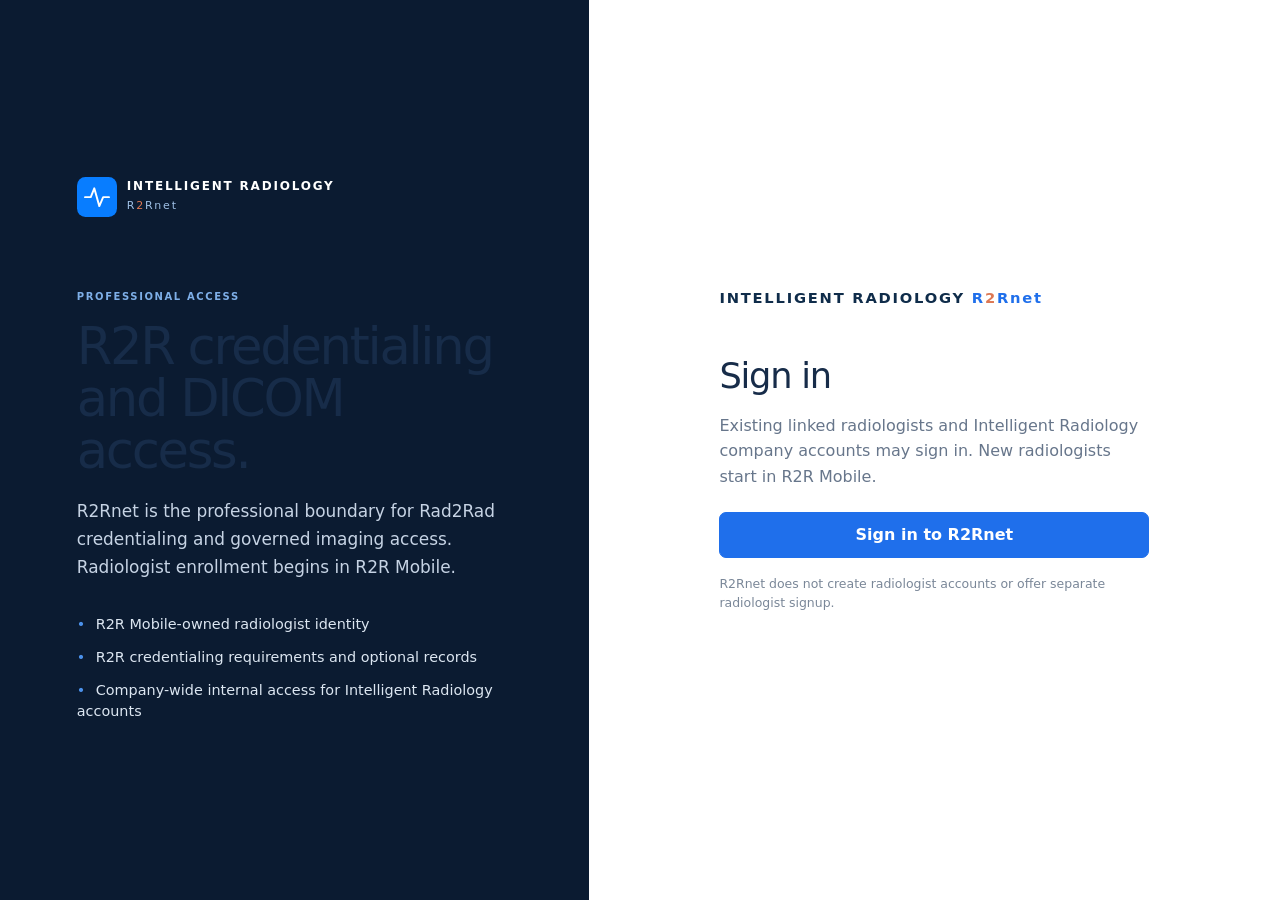
==== commit c73ffe77: "Publish EXACT canonical R2Rnet Sign In from approved AppDeploy production snapshot 1794353863738 | S" ====
--- a/index.html
+++ b/index.html
@@ -2,20 +2,17 @@
 <html lang="en">
   <head>
     <meta charset="UTF-8" />
-    <meta name="viewport" content="width=device-width, initial-scale=1.0, viewport-fit=cover" />
-    <meta name="theme-color" content="#0f2c4a" />
-    <meta name="description" content="R2Rnet Community user PWA for professional networking, credentialing and reviewer workflows." />
+    <meta name="viewport" content="width=device-width, initial-scale=1.0" />
+    <meta name="theme-color" content="#071a2b" />
     <meta name="apple-mobile-web-app-capable" content="yes" />
-    <meta name="apple-mobile-web-app-title" content="R2Rnet Community" />
     <meta name="apple-mobile-web-app-status-bar-style" content="black-translucent" />
-    <link rel="apple-touch-icon" href="./pwa/icon-192.png" />
-    <link rel="manifest" href="./manifest.webmanifest" />
-    <link rel="icon" type="image/svg+xml" href="./ir-mark.svg" />
+    <meta name="apple-mobile-web-app-title" content="R2Rnet" />
+    <link rel="manifest" href="/manifest.json" />
+    <link rel="icon" type="image/svg+xml" href="/ir-mark.svg" />
     <title>R2Rnet Community</title>
-    <script type="module" crossorigin src="./assets/community-CfHD-B7U.js"></script>
-    <link rel="modulepreload" crossorigin href="./assets/neon-auth-ygjyFOIe-DwUQzO-9.js">
-    <link rel="modulepreload" crossorigin href="./assets/github-client-adapter-BKVLIYTY.js">
-    <link rel="stylesheet" crossorigin href="./assets/community-CJb6b-Nw.css">
+    <script type="module" crossorigin src="/assets/signin-D5w7a4A1.js"></script>
+    <link rel="modulepreload" crossorigin href="/assets/neon-auth-ygjyFOIe-DwUQzO-9.js">
+    <link rel="stylesheet" crossorigin href="/assets/signin-BYuAQOhX.css">
   </head>
   <body>
     <div id="root"></div>
--- a/assets/signin-BYuAQOhX.css
+++ b/assets/signin-BYuAQOhX.css
@@ -0,0 +1 @@
+.rsn-popup{position:fixed;z-index:10000;display:flex;flex-direction:column;overflow:hidden;border:1px solid #536b89;border-radius:10px;background:#0e1726;box-shadow:0 22px 80px #07142666;min-width:0}.rsn-popup:focus{outline:none}.rsn-popup-titlebar{height:48px;min-height:48px;display:flex;justify-content:space-between;align-items:center;gap:8px;padding:0 12px;background:#142c48;color:#fff;cursor:move;touch-action:none;-webkit-user-select:none;-moz-user-select:none;user-select:none}.rsn-drag-label{display:flex;align-items:center;gap:9px;min-width:0}.rsn-drag-label strong{font-size:15px;white-space:nowrap}.rsn-drag-label strong span{font-size:10px;margin-left:5px;color:#b9d8fa;letter-spacing:1px}.rsn-drag-label small{font-size:11px;color:#c7d5e6}.rsn-popup-actions{display:flex;gap:5px}.rsn-popup-actions button{display:grid;place-items:center;width:31px;height:30px;padding:0;border:1px solid #6c809455;border-radius:5px;background:#29415d;color:#fff;cursor:pointer}.rsn-popup-actions button:disabled{opacity:.4}.rsn-popup-actions button:hover{background:#3b5c80}.rsn-popup-actions button:last-child:hover{background:#9a3541}.rsn-popup-content{flex:1;min-height:0;min-width:0}.rsn-popup-content[hidden]{display:none}.rsn-popup.rsn-maximized,.rsn-popup:fullscreen{left:0!important;top:0!important;width:100vw!important;height:100dvh!important;border-radius:0;margin:0}.rsn-popup.rsn-minimized{height:48px!important}.rsn-pointer-shield{position:absolute;top:48px;right:0;bottom:0;left:0;z-index:3;cursor:inherit}.rsn-resize{position:absolute;z-index:4;touch-action:none}.rsn-resize-n{top:0;left:10px;right:10px;height:6px;cursor:ns-resize}.rsn-resize-s{bottom:0;left:10px;right:10px;height:7px;cursor:ns-resize}.rsn-resize-e{top:10px;right:0;bottom:10px;width:7px;cursor:ew-resize}.rsn-resize-w{top:10px;left:0;bottom:10px;width:7px;cursor:ew-resize}.rsn-resize-ne,.rsn-resize-nw,.rsn-resize-se,.rsn-resize-sw{width:14px;height:14px}.rsn-resize-ne{right:0;top:0;cursor:nesw-resize}.rsn-resize-nw{left:0;top:0;cursor:nwse-resize}.rsn-resize-se{right:0;bottom:0;cursor:nwse-resize;border-right:3px solid #7892ad;border-bottom:3px solid #7892ad}.rsn-resize-sw{left:0;bottom:0;cursor:nesw-resize}.irad-connected-frame{height:100%;min-height:220px;width:100%;position:relative;background:#101b2b}.irad-connected-frame>iframe{display:block;height:100%;width:100%;border:0}.irad-connect-status{position:absolute;top:0;right:0;bottom:0;left:0;display:flex;align-items:center;justify-content:center;flex-direction:column;gap:12px;padding:24px;color:#e0e9f5;text-align:center}.irad-connect-status p{max-width:490px;font-size:13px;line-height:1.6}.irad-connect-status button{border:1px solid #69819c;color:#fff;background:#274465;padding:9px 14px;border-radius:6px;cursor:pointer}.irad-manager-frame{height:1000px;min-height:600px;border-radius:10px;overflow:hidden}@media(max-width:580px){.rsn-drag-label small{display:none}.rsn-popup-titlebar{padding:0 8px}.rsn-popup-actions{gap:4px}}@tailwind base;@tailwind components;@tailwind utilities;:root{font-family:Inter,ui-sans-serif,system-ui,-apple-system,BlinkMacSystemFont,Segoe UI,sans-serif;color:#0f2c4a;background:#eef3f6}body{margin:0;background:#eef3f6}button{font:inherit;cursor:pointer}.gate{min-height:100vh;display:grid;place-items:center;padding:24px;background:linear-gradient(145deg,#eaf1f5,#f8fafb)}.card{width:min(560px,100%);padding:30px;border:1px solid #d7e3e8;border-radius:22px;background:#fff;box-shadow:0 24px 70px #0f2c4a1f}.brand{font-size:28px;font-weight:800;letter-spacing:-.04em}.environment{display:inline-flex;margin:8px 0;padding:5px 8px;border-radius:999px;background:#fff1cd;color:#6d4b04;font-size:11px;font-weight:900;letter-spacing:.08em}h1{margin:14px 0 10px;font-size:30px;letter-spacing:-.035em}.primary,.secondary,.back,header button{min-height:44px;border-radius:11px;padding:10px 14px;font-weight:750}.primary{border:1px solid #0776ff;background:#0776ff;color:#fff}.secondary,.back,header button{border:1px solid #cbd9e2;background:#fff;color:#0f2c4a}.actions{display:flex;gap:10px;flex-wrap:wrap}.message{padding:11px 12px;border-radius:10px;background:#f5f8fa}.shell{min-height:100vh;background:#f8fafb}header{min-height:76px;display:flex;align-items:center;justify-content:space-between;padding:14px 22px;background:#0f2c4a;color:#fff}header>div:first-child{display:grid;gap:2px}header strong{font-size:22px}header span{font-size:12px;color:#b7cce2;font-weight:700;letter-spacing:.06em}.header-actions{display:flex;align-items:center;gap:10px}.header-actions .environment{margin:0;color:#6d4b04}.content{width:min(900px,calc(100% - 32px));margin:0 auto;padding:36px 0 72px}.lead{max-width:720px;color:#536a7b}.grid{display:grid;grid-template-columns:repeat(2,minmax(0,1fr));gap:18px;margin-top:24px}article,.status{border:1px solid #d7e3e8;border-radius:16px;background:#fff;padding:20px}article h2{margin-top:0}.status{display:flex;justify-content:space-between;gap:20px;margin:18px 0}.back{margin-bottom:10px}.read-tracking{margin-top:22px;border:1px solid #d7e3e8;border-radius:16px;background:#fff;padding:20px}.read-tracking-head{display:flex;justify-content:space-between;gap:16px;align-items:flex-start}.read-tracking-head>div{display:grid;gap:3px}.read-tracking-head>div>span,.read-tracking-head small{color:#657b8b;font-size:12px}.read-counts{display:grid;grid-template-columns:repeat(3,minmax(0,1fr));gap:10px;margin:16px 0}.read-counts>div{display:grid;gap:3px;padding:14px;border:1px solid #dfe8ed;border-radius:12px;background:#f8fbfd}.read-counts strong{font-size:24px}.read-counts span{color:#536a7b;font-size:12px;font-weight:700}.read-mirror-list,.read-mirror-subsection{display:grid;gap:8px;margin-top:12px}.read-mirror-row{display:flex;justify-content:space-between;gap:14px;padding:12px;border:1px solid #e1e9ee;border-radius:10px;background:#fbfcfd}.read-mirror-row>div{display:grid;gap:3px;min-width:0}.read-mirror-row span{color:#657b8b;font-size:12px;overflow-wrap:anywhere}.read-only-boundary{margin:14px 0 0;color:#536a7b;font-size:12px;font-weight:700}@media(max-width:640px){.read-counts{grid-template-columns:1fr}.read-tracking-head,.read-mirror-row{flex-direction:column}}.credentialing-workflow{display:grid;gap:22px;margin-top:18px}.credential-section{border:1px solid #d7e3e8;border-radius:18px;background:#fff;padding:22px}.credential-kicker{font-size:11px;font-weight:900;letter-spacing:.09em;color:#5f7485}.credential-note{margin:8px 0 18px;color:#536a7b}.mandatory-list{display:grid;gap:12px}.credential-field{display:grid;gap:6px}.credential-field span{font-weight:800}.credential-field input{width:100%;min-height:46px;padding:10px 12px;border:1px solid #cbd9e2;border-radius:10px;font:inherit;color:#0f2c4a;background:#fff}.credential-item,.optional-item{display:flex;align-items:center;justify-content:space-between;gap:14px;padding:14px;border:1px solid #dfe8ed;border-radius:12px;background:#fbfcfd}.credential-item small,.optional-item small{color:#657b8b;line-height:1.35;overflow-wrap:anywhere}.upload-button{display:inline-flex;align-items:center;justify-content:center;min-height:42px;padding:9px 13px;border:1px solid #0776ff;border-radius:10px;background:#0776ff;color:#fff;font-weight:800;cursor:pointer;white-space:nowrap}.uploaded-file{flex-basis:100%;color:#0d6570;font-size:12px;font-weight:700}.attestations label{display:flex;align-items:flex-start;gap:10px;padding:12px;border:1px solid #dfe8ed;border-radius:12px;background:#f8fbfd;line-height:1.45}.optional-actions{display:flex;gap:8px;align-items:center;flex-shrink:0}.credential-loading{padding:20px;border:1px solid #d7e3e8;border-radius:14px;background:#fff}@media(max-width:640px){.credential-section{padding:16px}.credential-section-head,.credential-item,.optional-item{align-items:stretch;flex-direction:column}.credential-section-head>strong{white-space:normal}.optional-actions{width:100%}.optional-actions .upload-button,.optional-actions button,.credential-item .upload-button{flex:1}}@media(max-width:640px){.grid{grid-template-columns:1fr}header{align-items:flex-start}.header-actions{flex-direction:column;align-items:flex-end}.card{padding:22px}}.production-evidence-list{display:grid;gap:10px;margin-bottom:14px}.production-evidence-list>div{display:grid;gap:4px;padding:10px 12px;border:1px solid #d4e0ec;border-radius:8px;background:#fff;overflow-wrap:anywhere}.production-evidence-list strong{font-size:13px;color:#173450}.production-evidence-list span{font-size:12px;color:#34566e}.production-evidence-list small{font-size:11px;color:#65778a}.credential-document-modal{width:min(1000px,95vw);max-height:92vh;overflow:auto}.credential-document-preview{display:flex;justify-content:center;align-items:center;background:#eaf0f5;min-height:200px;height:min(65vh,720px);overflow:auto}.credential-document-preview iframe{width:100%;height:100%;border:0;background:#fff}.credential-document-preview img{-o-object-fit:contain;object-fit:contain;max-width:100%;max-height:100%}.production-registry{margin-top:16px}.production-registry-item{padding:0;border:1px solid #d8dee8;border-radius:4px;margin-bottom:1px;overflow:hidden;background:#fff}.production-registry-item>button{width:100%;padding:10px 8px;min-height:40px;border:0;background:transparent;display:flex;align-items:center;gap:8px;text-align:left;color:#173450}.production-registry-item>button>strong{flex:1}.production-registry-item>button>small{color:#657789}.production-registry-item>button>span{font-size:12px;color:#63758a}.production-registry-details{background:#f7faff;padding:14px;border-top:1px solid #d8e3ef}.production-registry-details p{font-size:13px;color:#536b85;line-height:1.6}.r2rnet-live-parity .brandmark{display:flex;align-items:center;gap:12px}.r2rnet-live-parity .brandmark img{width:40px;height:40px;-o-object-fit:contain;object-fit:contain}.r2rnet-live-parity .main .content{max-width:none}.r2rnet-live-parity .mobile-bar button{border:0;background:transparent;color:inherit}.r2rnet-live-parity .sidebar{z-index:30}.production-info-card{background:#fff;border:1px solid #d4e0ec;border-radius:10px;padding:20px;margin-top:18px}.production-info-card h2{margin:0 0 12px;color:#173450;font-size:18px}.production-info-card p{line-height:1.55}.production-info-card .identity-grid{margin:12px 0}.production-reward-grid{display:grid;grid-template-columns:repeat(auto-fit,minmax(210px,1fr));gap:14px}.production-reward-grid .production-info-card{margin-top:0}@media(max-width:820px){.r2rnet-live-parity .sidebar:not(.open){transform:translate(-110%);pointer-events:none}.r2rnet-live-parity .sidebar.open{transform:translate(0);pointer-events:auto}}*,:before,:after{--tw-border-spacing-x: 0;--tw-border-spacing-y: 0;--tw-translate-x: 0;--tw-translate-y: 0;--tw-rotate: 0;--tw-skew-x: 0;--tw-skew-y: 0;--tw-scale-x: 1;--tw-scale-y: 1;--tw-pan-x: ;--tw-pan-y: ;--tw-pinch-zoom: ;--tw-scroll-snap-strictness: proximity;--tw-gradient-from-position: ;--tw-gradient-via-position: ;--tw-gradient-to-position: ;--tw-ordinal: ;--tw-slashed-zero: ;--tw-numeric-figure: ;--tw-numeric-spacing: ;--tw-numeric-fraction: ;--tw-ring-inset: ;--tw-ring-offset-width: 0px;--tw-ring-offset-color: #fff;--tw-ring-color: rgb(59 130 246 / .5);--tw-ring-offset-shadow: 0 0 #0000;--tw-ring-shadow: 0 0 #0000;--tw-shadow: 0 0 #0000;--tw-shadow-colored: 0 0 #0000;--tw-blur: ;--tw-brightness: ;--tw-contrast: ;--tw-grayscale: ;--tw-hue-rotate: ;--tw-invert: ;--tw-saturate: ;--tw-sepia: ;--tw-drop-shadow: ;--tw-backdrop-blur: ;--tw-backdrop-brightness: ;--tw-backdrop-contrast: ;--tw-backdrop-grayscale: ;--tw-backdrop-hue-rotate: ;--tw-backdrop-invert: ;--tw-backdrop-opacity: ;--tw-backdrop-saturate: ;--tw-backdrop-sepia: ;--tw-contain-size: ;--tw-contain-layout: ;--tw-contain-paint: ;--tw-contain-style: }::backdrop{--tw-border-spacing-x: 0;--tw-border-spacing-y: 0;--tw-translate-x: 0;--tw-translate-y: 0;--tw-rotate: 0;--tw-skew-x: 0;--tw-skew-y: 0;--tw-scale-x: 1;--tw-scale-y: 1;--tw-pan-x: ;--tw-pan-y: ;--tw-pinch-zoom: ;--tw-scroll-snap-strictness: proximity;--tw-gradient-from-position: ;--tw-gradient-via-position: ;--tw-gradient-to-position: ;--tw-ordinal: ;--tw-slashed-zero: ;--tw-numeric-figure: ;--tw-numeric-spacing: ;--tw-numeric-fraction: ;--tw-ring-inset: ;--tw-ring-offset-width: 0px;--tw-ring-offset-color: #fff;--tw-ring-color: rgb(59 130 246 / .5);--tw-ring-offset-shadow: 0 0 #0000;--tw-ring-shadow: 0 0 #0000;--tw-shadow: 0 0 #0000;--tw-shadow-colored: 0 0 #0000;--tw-blur: ;--tw-brightness: ;--tw-contrast: ;--tw-grayscale: ;--tw-hue-rotate: ;--tw-invert: ;--tw-saturate: ;--tw-sepia: ;--tw-drop-shadow: ;--tw-backdrop-blur: ;--tw-backdrop-brightness: ;--tw-backdrop-contrast: ;--tw-backdrop-grayscale: ;--tw-backdrop-hue-rotate: ;--tw-backdrop-invert: ;--tw-backdrop-opacity: ;--tw-backdrop-saturate: ;--tw-backdrop-sepia: ;--tw-contain-size: ;--tw-contain-layout: ;--tw-contain-paint: ;--tw-contain-style: }*,:before,:after{box-sizing:border-box;border-width:0;border-style:solid;border-color:#e5e7eb}:before,:after{--tw-content: ""}html,:host{line-height:1.5;-webkit-text-size-adjust:100%;-moz-tab-size:4;-o-tab-size:4;tab-size:4;font-family:ui-sans-serif,system-ui,sans-serif,"Apple Color Emoji","Segoe UI Emoji",Segoe UI Symbol,"Noto Color Emoji";font-feature-settings:normal;font-variation-settings:normal;-webkit-tap-highlight-color:transparent}body{margin:0;line-height:inherit}hr{height:0;color:inherit;border-top-width:1px}abbr:where([title]){-webkit-text-decoration:underline dotted;text-decoration:underline dotted}h1,h2,h3,h4,h5,h6{font-size:inherit;font-weight:inherit}a{color:inherit;text-decoration:inherit}b,strong{font-weight:bolder}code,kbd,samp,pre{font-family:ui-monospace,SFMono-Regular,Menlo,Monaco,Consolas,Liberation Mono,Courier New,monospace;font-feature-settings:normal;font-variation-settings:normal;font-size:1em}small{font-size:80%}sub,sup{font-size:75%;line-height:0;position:relative;vertical-align:baseline}sub{bottom:-.25em}sup{top:-.5em}table{text-indent:0;border-color:inherit;border-collapse:collapse}button,input,optgroup,select,textarea{font-family:inherit;font-feature-settings:inherit;font-variation-settings:inherit;font-size:100%;font-weight:inherit;line-height:inherit;letter-spacing:inherit;color:inherit;margin:0;padding:0}button,select{text-transform:none}button,input:where([type=button]),input:where([type=reset]),input:where([type=submit]){-webkit-appearance:button;background-color:transparent;background-image:none}:-moz-focusring{outline:auto}:-moz-ui-invalid{box-shadow:none}progress{vertical-align:baseline}::-webkit-inner-spin-button,::-webkit-outer-spin-button{height:auto}[type=search]{-webkit-appearance:textfield;outline-offset:-2px}::-webkit-search-decoration{-webkit-appearance:none}::-webkit-file-upload-button{-webkit-appearance:button;font:inherit}summary{display:list-item}blockquote,dl,dd,h1,h2,h3,h4,h5,h6,hr,figure,p,pre{margin:0}fieldset{margin:0;padding:0}legend{padding:0}ol,ul,menu{list-style:none;margin:0;padding:0}dialog{padding:0}textarea{resize:vertical}input::-moz-placeholder,textarea::-moz-placeholder{opacity:1;color:#9ca3af}input::placeholder,textarea::placeholder{opacity:1;color:#9ca3af}button,[role=button]{cursor:pointer}:disabled{cursor:default}img,svg,video,canvas,audio,iframe,embed,object{display:block;vertical-align:middle}img,video{max-width:100%;height:auto}[hidden]:where(:not([hidden=until-found])){display:none}.\!visible{visibility:visible!important}.visible{visibility:visible}.collapse{visibility:collapse}.fixed{position:fixed}.absolute{position:absolute}.relative{position:relative}.sticky{position:sticky}.block{display:block}.flex{display:flex}.inline-flex{display:inline-flex}.table{display:table}.grid{display:grid}.contents{display:contents}.hidden{display:none}.transform{transform:translate(var(--tw-translate-x),var(--tw-translate-y)) rotate(var(--tw-rotate)) skew(var(--tw-skew-x)) skewY(var(--tw-skew-y)) scaleX(var(--tw-scale-x)) scaleY(var(--tw-scale-y))}.resize{resize:both}.border{border-width:1px}.filter{filter:var(--tw-blur) var(--tw-brightness) var(--tw-contrast) var(--tw-grayscale) var(--tw-hue-rotate) var(--tw-invert) var(--tw-saturate) var(--tw-sepia) var(--tw-drop-shadow)}.transition{transition-property:color,background-color,border-color,text-decoration-color,fill,stroke,opacity,box-shadow,transform,filter,backdrop-filter;transition-timing-function:cubic-bezier(.4,0,.2,1);transition-duration:.15s}:root{font-family:Inter,ui-sans-serif,system-ui,-apple-system,BlinkMacSystemFont,Segoe UI,sans-serif;color:#172c49;background:#f3f6fb}*{box-sizing:border-box}body{margin:0;background:#f3f6fb;color:#172c49}button,input,select,textarea{font:inherit}button{cursor:pointer}a{color:inherit}.irad-qualification-page{min-height:100vh;display:grid;place-items:center;padding:28px;background:#f3f6fb}.irad-qualification-card{width:min(820px,100%);padding:26px;border:1px solid #c9d8e7;border-radius:16px;background:#fff;box-shadow:0 18px 44px #0f2c4a17}.irad-qualification-card>p{color:#60758a;font-size:.88rem}.qualification-total{display:flex;justify-content:space-between;gap:18px;margin:18px 0 12px;padding:12px 14px;border-radius:8px}.qualification-total.ok{border:1px solid #a9d8c3;background:#effaf5;color:#176248}.qualification-total.failed{border:1px solid #e0b6b6;background:#fff2f2;color:#893838}.qualification-checks{display:grid;gap:7px}.qualification-checks article{display:grid;grid-template-columns:44px minmax(0,1fr);gap:2px 10px;padding:10px;border:1px solid #dbe4ea;border-radius:8px}.qualification-checks article.pass b{color:#176248}.qualification-checks article.fail b{color:#a03d3d}.qualification-checks article span{color:#17304f;font-size:.8rem}.qualification-checks article small{grid-column:2;color:#758999;font-size:.7rem}.qualification-public-key{margin-top:16px;padding:10px;border:1px solid #dbe4ea;border-radius:8px;background:#f7fafc}.qualification-public-key summary{cursor:pointer;color:#17304f;font-size:.75rem;font-weight:800}.qualification-public-key code{display:block;margin-top:8px;overflow-wrap:anywhere;color:#50667d;font-size:.66rem;line-height:1.4}.qualification-irad-frame{width:100%;height:300px;margin-top:18px;border:1px solid #c9d8e7;border-radius:10px;background:#07111b}.gate{min-height:100vh;display:grid;place-items:center;padding:24px;background:#f3f6fb}.card{width:min(560px,100%);padding:30px;border:1px solid #d7e3e8;border-radius:18px;background:#fff}.enterprise-signin-shell{min-height:100vh;display:grid;grid-template-columns:minmax(360px,46%) 1fr;background:#fff}.enterprise-brand{position:relative;display:flex;flex-direction:column;justify-content:center;padding:clamp(2.5rem,6vw,6.5rem);background:#0b1b31;color:#fff}.enterprise-logo-lockup,.brandmark,.side-brand{display:flex;align-items:center;gap:10px}.enterprise-logo-lockup{margin-bottom:4.5rem}.pulse{display:grid;place-items:center;width:28px;height:28px;border-radius:6px;background:#087dff;color:#fff;font-size:19px;flex:0 0 auto}.enterprise-logo-lockup strong,.brandmark strong,.side-brand strong{display:block;font-size:12px;line-height:1.15;letter-spacing:.15em}.enterprise-logo-lockup small,.brandmark small,.side-brand small{display:block;margin-top:4px;font-size:11px;letter-spacing:.16em}.enterprise-logo-lockup small{color:#9fc0e6}.access-label,.eyebrow{font-size:10px;font-weight:800;letter-spacing:.16em;color:#1674db}.enterprise-brand .access-label{color:#7eafe8;margin-bottom:1rem}.enterprise-brand h1{max-width:680px;margin:0 0 1.35rem;font-size:clamp(2.35rem,4vw,4.4rem);line-height:1.02;letter-spacing:-.045em}.enterprise-brand>p{max-width:560px;margin:0;color:#c6d3e4;font-size:1.06rem;line-height:1.65}.access-points{display:grid;gap:.7rem;margin-top:2rem;color:#dce6f1;font-size:.9rem}.access-points span:before{content:"•";margin-right:.65rem;color:#4b91ea}.stage-tag{position:absolute;left:clamp(2.5rem,6vw,6.5rem);bottom:2rem;padding:.42rem .72rem;border:1px solid #30465f;border-radius:999px;color:#7891ae;font-size:.66rem;letter-spacing:.16em}.enterprise-signin{display:flex;align-items:center;justify-content:center;padding:3rem}.signin-inner{width:min(430px,100%)}.signin-brand{margin-bottom:2.5rem;color:#0f2c4a;font-size:.92rem;font-weight:800;letter-spacing:.12em}.signin-brand strong{color:#1f6feb}.signin-inner h2{margin:0 0 .65rem;font-size:2.2rem;letter-spacing:-.035em}.muted{margin:0 0 1.4rem;color:#67768b;line-height:1.6}.signin-note{margin-top:1rem;color:#7a8798;font-size:.78rem;line-height:1.55}.primary,.secondary,.primary-link{min-height:44px;border-radius:7px;padding:10px 14px;font-weight:750}.primary,.primary-link{border:1px solid #1f6feb;background:#1f6feb;color:#fff}.primary-link{display:flex;align-items:center;justify-content:center;margin-bottom:10px;text-decoration:none}.secondary{border:1px solid #c8d6e4;background:#fff;color:#17304f}.wide{width:100%}.message{margin-top:14px;padding:11px 12px;border:1px solid #d7e3e8;border-radius:8px;background:#f5f8fa;color:#52697b}.app{min-height:0;background:#f3f6fb}.topbar{position:fixed;inset:0 0 auto 0;z-index:20;height:72px;display:flex;align-items:center;justify-content:space-between;padding:0 42px;border-bottom:1px solid #d6e0eb;background:#fff}.brandmark .pulse{width:24px;height:24px;font-size:17px}.r2r-two{color:#dd7853!important}.brandmark strong{color:#0f2c4a}.brandmark small{color:#6d8196}.top-actions{display:flex;align-items:center;gap:16px}.test-role{display:flex;align-items:center;gap:7px;padding:5px 7px;border:1px solid #d1deea;border-radius:7px;background:#fff}.test-role>span{color:#70849a;font-size:9px;font-weight:800;letter-spacing:.08em}.test-role select{min-height:28px;border:0;background:#f7f9fc;color:#17304f;font-size:10px;font-weight:700;padding:4px 6px}.environment{display:inline-flex;padding:5px 8px;border-radius:999px;background:#fff1cd;color:#6d4b04;font-size:10px;font-weight:900;letter-spacing:.08em}.role-dot{color:#1674db;font-size:10px}.role-dot span{margin-left:4px;color:#50667d}.link-button{width:36px;height:36px;display:grid;place-items:center;padding:0;border:0;border-radius:50%;background:transparent;color:#0759ad}.link-button:hover{background:#eef4fb}.sidebar{position:fixed;top:72px;bottom:0;left:0;z-index:15;width:205px;overflow:auto;padding:16px 10px 24px;background:#112944;color:#fff}.side-brand{margin-bottom:11px;padding:0 7px 14px;border-bottom:1px solid #2d4663}.sidebar-close-control{position:absolute;top:12px;right:12px;z-index:2}.side-brand .side-pulse{width:28px;height:28px}.side-brand strong{font-size:10px;color:#fff}.side-brand small{color:#a7c0de;font-size:10px}.close{display:none;margin-left:auto;border:0;background:transparent;color:#fff}.nav-group{margin-bottom:17px}.group-label{display:block;margin:8px 7px;color:#83b7ff;font-size:12px;font-weight:800;letter-spacing:.13em}.nav-group button{width:100%;min-height:35px;display:flex;align-items:center;gap:9px;padding:8px 10px;border:0;border-radius:6px;background:transparent;color:#dbe7f6;text-align:left;font-size:12px}.nav-group button:hover,.nav-group button.active{background:#233f60;color:#fff}.nav-group button.invite-reward-nav{margin-top:7px;border:1px solid rgba(8,125,255,.66);background:#087dff24;color:#fff;font-weight:900;box-shadow:inset 3px 0 #087dff,0 5px 14px #00000014}.nav-group button.invite-reward-nav:hover,.nav-group button.invite-reward-nav.active{border-color:#087dff;background:#087dff;color:#fff;box-shadow:inset 3px 0 #72b5ff,0 7px 18px #00439947}.r2r-reward-menu-label{display:inline-flex;align-items:baseline;gap:5px;min-width:0;color:#fff}.r2r-reward-menu-label>span{color:#fff}.r2r-reward-wordmark{font-weight:950;letter-spacing:-.03em;white-space:nowrap}.r2r-reward-menu-label .r2r-two{color:inherit!important}.r2r-reward-menu-label>span:last-child{white-space:nowrap}.account-bottom{margin-top:12px}.sidebar-access{display:flex;align-items:center;gap:9px;padding:8px 10px;color:#b9cbe1;font-size:12px}.main{min-height:0;display:block;margin-left:205px;padding-top:72px}.mobile-bar{display:none}.content{width:min(1080px,calc(100% - 76px));margin:0 auto;padding:46px 0 24px}.eyebrow{margin-bottom:12px}h1{margin:0 0 10px;color:#172c49;font-size:30px;line-height:1.1}h2{color:#172c49}p{line-height:1.55}.lead{max-width:760px;margin:0 0 28px;color:#59718a;font-size:12px}.notice{margin-bottom:16px;padding:14px 16px;border:1px solid #c9d8e7;border-radius:7px;background:#f9fbfe;color:#50667d;font-size:11px}.company-notice{border-color:#b8d8d1;background:#eef8f6;color:#315d56}.grid{display:grid;grid-template-columns:repeat(2,minmax(0,1fr));gap:18px;margin-top:18px}article,.status,.identity-panel{border:1px solid #c9d8e7;border-radius:9px;background:#fff}article{padding:20px}article h2{margin-top:0;font-size:18px}.status{display:flex;justify-content:space-between;gap:18px;margin:16px 0;padding:14px 16px}.status span{text-transform:capitalize}.status.ok{border-color:#b9d8d4;background:#eef8f6}.status.blocked{border-color:#ead09a;background:#fff8e8}.dicom-read-page{max-width:900px}.dicom-read-page.overview-mirrors{max-width:none;margin-top:22px}.overview-mirrors .request-tracking-card,.overview-mirrors .clinical-reports-card{border-color:#cbd8e4;box-shadow:0 9px 24px #0f2c4a12}.overview-mirrors .request-tracking-card{margin-bottom:18px}.synthetic-dicom-card{margin:0 0 16px;border:1px solid #c8d8e6;border-radius:14px;background:#fff;overflow:hidden;box-shadow:0 7px 20px #0f2c4a0d}.synthetic-dicom-head{display:flex;align-items:flex-start;justify-content:space-between;gap:16px;padding:14px 15px 12px;border-bottom:1px solid #e4ebef}.synthetic-dicom-head strong{display:block;color:#0f2c4a;font-size:1rem;font-weight:900}.synthetic-dicom-head span{display:block;margin-top:4px;color:#687b89;font-size:.75rem}.synthetic-dicom-head-actions{display:flex;align-items:center;gap:8px}.synthetic-dicom-head-actions>span{margin:0;white-space:nowrap;padding:5px 8px;border-radius:999px;background:#eef4f8;color:#0f2c4a;font-weight:850}.synthetic-dicom-head-actions button{min-height:30px;border:1px solid #c8d6e4;border-radius:7px;background:#fff;color:#17304f;padding:5px 9px;font-size:.72rem;font-weight:800}.synthetic-dicom-list{display:grid}.synthetic-dicom-row{display:grid;grid-template-columns:minmax(0,1fr) auto minmax(140px,auto);gap:12px;align-items:center;padding:12px 14px;border-top:1px solid #edf1f4}.synthetic-dicom-row:first-child{border-top:0}.synthetic-dicom-main{min-width:0}.synthetic-dicom-main strong,.synthetic-dicom-main small{display:block}.synthetic-dicom-main strong{color:#0f2c4a;font-size:.84rem;overflow:hidden;text-overflow:ellipsis;white-space:nowrap}.synthetic-dicom-main small{margin-top:3px;color:#748794;font-size:.7rem}.synthetic-dicom-status{min-width:78px;border-radius:999px;padding:5px 8px;text-align:center;font-size:.66rem;font-weight:900;text-transform:uppercase;letter-spacing:.04em}.synthetic-dicom-status.ready{background:#e7f5ef;color:#146344}.synthetic-dicom-status.processing{background:#fff3d6;color:#73520a}.synthetic-dicom-status.uploaded{background:#edf1f4;color:#5f6d77}.synthetic-dicom-actions{display:flex;justify-content:flex-end;min-width:140px}.synthetic-dicom-actions button{min-height:34px;border-radius:7px;padding:7px 10px;font-size:.72rem;font-weight:850}.synthetic-dicom-open{border:1px solid #1f6feb;background:#1f6feb;color:#fff}.synthetic-dicom-advance{border:1px solid #c8d6e4;background:#fff;color:#17304f}.synthetic-dicom-waiting{color:#7b8998;font-size:.72rem;font-weight:750}.synthetic-dicom-error{padding:10px 14px;border-bottom:1px solid #ead1d1;background:#fff3f3;color:#8a3333;font-size:.76rem}.synthetic-dicom-empty{padding:18px 14px;color:#748794;text-align:center;font-size:.8rem}.synthetic-dicom-viewer{border-top:1px solid #c8d8e6;background:#0a111b;color:#fff}.synthetic-dicom-viewer-head{display:flex;align-items:flex-start;justify-content:space-between;gap:12px;padding:12px 14px;border-bottom:1px solid #26394f}.synthetic-dicom-viewer-head strong,.synthetic-dicom-viewer-head span{display:block}.synthetic-dicom-viewer-head strong{font-size:.88rem}.synthetic-dicom-viewer-head span{margin-top:3px;color:#afc0d2;font-size:.7rem}.synthetic-dicom-viewer-head button{border:1px solid #48637f;border-radius:7px;background:#15263a;color:#fff;padding:6px 9px;font-size:.72rem}.synthetic-dicom-viewer-body{display:grid;grid-template-columns:minmax(0,1fr) 220px;gap:14px;padding:14px}.synthetic-dicom-image-stage{min-height:420px;display:grid;place-items:center;overflow:hidden;border:1px solid #26394f;border-radius:8px;background:#000}.synthetic-dicom-canvas{display:block;width:min(100%,520px);aspect-ratio:1 / 1;height:auto;min-width:64px;min-height:64px;image-rendering:pixelated;background:#000}.synthetic-dicom-meta{display:grid;align-content:start;gap:8px}.synthetic-dicom-meta>div{padding:9px 10px;border:1px solid #26394f;border-radius:7px;background:#101d2b}.synthetic-dicom-meta span,.synthetic-dicom-meta strong{display:block}.synthetic-dicom-meta span{color:#90a7bd;font-size:.64rem;text-transform:uppercase;letter-spacing:.06em}.synthetic-dicom-meta strong{margin-top:4px;color:#fff;font-size:.76rem;overflow-wrap:anywhere}.r2rnet-clinical-approval-confirmed{margin:0 0 12px;border:1px solid #b8d8d1;border-radius:10px;background:#eef8f5;padding:11px 12px;text-align:center}.r2rnet-clinical-approval-confirmed strong{color:#0d6570;font-size:.92rem;font-weight:900}.irad-launch-card{display:grid;grid-template-columns:minmax(0,1fr) auto;gap:14px 18px;align-items:center;margin:0 0 16px;padding:18px;border:1px solid #b9cfdf;border-radius:14px;background:linear-gradient(135deg,#fff,#f1f7fb);box-shadow:0 8px 22px #0f2c4a12}.irad-launch-card>div:first-child{min-width:0}.irad-launch-card>div:first-child>span{display:block;color:#1674db;font-size:.62rem;font-weight:900;letter-spacing:.11em}.irad-launch-card>div:first-child>strong{display:block;margin-top:5px;color:#0f2c4a;font-size:1.1rem;font-weight:950}.irad-launch-card p{max-width:670px;margin:6px 0 0;color:#60758a;font-size:.76rem;line-height:1.45}.irad-launch-card>button{min-height:42px;border:1px solid #087dff;border-radius:8px;padding:9px 14px;color:#fff;background:#087dff;font-size:.76rem;font-weight:900}.irad-launch-card>button:disabled{opacity:.6;cursor:wait}.irad-launch-error{grid-column:1 / -1;padding:9px 10px;border:1px solid #e0b6b6;border-radius:7px;background:#fff2f2;color:#893838;font-size:.72rem}.reads-loading{margin:0 0 12px;padding:14px;border:1px solid #d9e2e8;border-radius:12px;background:#fff;color:#60758a}.reads-notice{display:grid;gap:5px}.request-tracking-card{margin:0 0 12px;border:1px solid #d9e2e8;border-radius:16px;background:#fff;overflow:hidden;box-shadow:0 7px 20px #0f2c4a0d}.request-tracking-head{padding:14px 15px 12px;border-bottom:1px solid #e4ebef}.request-tracking-head strong{display:block;color:#0f2c4a;font-size:1rem;font-weight:900}.request-tracking-head span{display:block;margin-top:4px;color:#687b89;font-size:.8rem;line-height:1.35}.request-tracking-metrics{display:grid;grid-template-columns:repeat(3,minmax(0,1fr));gap:8px;padding:11px 12px 12px;background:#f8fbfd}.request-tracking-metrics button{min-width:0;border:1px solid #d5e0e7;border-radius:12px;background:#fff;padding:12px 6px 13px;color:#0f2c4a;text-align:center;box-shadow:0 2px 7px #0f2c4a0a}.request-tracking-metrics button.active{border-color:#0776ff;background:#eef6ff;box-shadow:inset 0 0 0 1px #0776ff}.request-tracking-metrics button:focus-visible{outline:2px solid #0776ff;outline-offset:2px}.request-tracking-metrics button>strong{display:block;color:#0f2c4a;font-size:1.8rem;font-weight:900;line-height:1}.request-tracking-metrics button>span{display:block;margin-top:6px;color:#425d72;font-size:.78rem;font-weight:800;line-height:1.15}.request-tracking-metrics button>small{display:block;margin-top:4px;color:#7a8b98;font-size:.68rem;line-height:1.2}.request-tracking-list{display:grid;gap:9px;border-top:1px solid #e4ebef;padding:11px 12px 12px;background:#fff}.request-tracking-group{display:grid;gap:9px}.request-tracking-group+.request-tracking-group{margin-top:5px;border-top:1px solid #e4ebef;padding-top:12px}.request-tracking-group h3{margin:0;color:#0f2c4a;font-size:.84rem;font-weight:900}.request-tracking-empty{padding:6px 2px;color:#748794;font-size:.8rem;text-align:center}.request-card.request-tracking-item{margin:0;padding:15px;border:1px solid #dce5ea;border-radius:16px;background:#fff}.request-row{display:flex;gap:10px;align-items:flex-start;justify-content:space-between}.request-card p{margin:7px 0;color:#73828d;font-size:.78rem}.pill{border-radius:999px;padding:5px 8px;background:#edf1f4;color:#5f6d77;font-size:.63rem;font-weight:850;text-transform:uppercase;letter-spacing:.04em;white-space:nowrap}.pill.ready_in_staging{background:#e7f5ef;color:#146344}.pill.waiting_for_upload,.pill.responded{background:#fff3d6;color:#73520a}.pill.revoked,.pill.expired{background:#f2f2f2;color:#777}.upload-notes-panel{display:grid;gap:9px;border-top:1px solid #e4ebef;padding:12px;background:#f8fbfd}.upload-notes-head{display:flex;align-items:center;justify-content:space-between;gap:12px}.upload-notes-head strong{color:#0f2c4a;font-size:.86rem;font-weight:900}.upload-notes-head>span{min-width:30px;border-radius:999px;background:#e9f1f6;color:#0f2c4a;padding:4px 8px;font-size:.72rem;font-weight:900;text-align:center}.upload-notes-list{display:grid;gap:7px}.upload-note-item{overflow:hidden;border:1px solid #dce5ea;border-radius:12px;background:#fff}.upload-note-item summary{display:flex;align-items:center;justify-content:space-between;gap:10px;padding:11px 12px;cursor:pointer;list-style:none}.upload-note-item summary::-webkit-details-marker{display:none}.upload-note-item summary strong,.upload-note-item summary small{display:block}.upload-note-item summary strong{color:#0f2c4a;font-size:.82rem}.upload-note-item summary small{margin-top:3px;color:#748794;font-size:.7rem;line-height:1.3}.upload-note-item summary b{color:#0776ff;font-size:.7rem}.upload-note-body{border-top:1px solid #edf1f4;padding:11px 12px 13px;color:#314b60;font-size:.82rem;line-height:1.5;overflow-wrap:anywhere}.upload-notes-security,.read-mirror-boundary{margin:0;color:#748794;font-size:.68rem;line-height:1.4}.read-mirror-boundary{padding:11px 12px 13px;border-top:1px solid #e4ebef;background:#fff}.clinical-reports-card{margin:0 0 12px;border:1px solid #d9e2e8;border-radius:16px;background:#fff;overflow:hidden;box-shadow:0 7px 20px #0f2c4a0d}.clinical-reports-head{display:flex;align-items:flex-start;justify-content:space-between;gap:12px;padding:14px 15px 12px;border-bottom:1px solid #e4ebef}.clinical-reports-head>div{min-width:0}.clinical-reports-head strong{display:block;color:#0f2c4a;font-size:1rem;font-weight:900}.clinical-reports-head span{display:block;margin-top:4px;color:#687b89;font-size:.8rem;line-height:1.35}.clinical-reports-total{flex:0 0 auto;min-width:30px;margin-top:0!important;border-radius:999px;background:#eef4f8;color:#0f2c4a!important;padding:5px 9px;font-weight:900;text-align:center}.clinical-report-tabs{display:grid;grid-template-columns:1fr 1fr;border-bottom:1px solid #e4ebef}.clinical-report-tabs button{border:0;background:#f8fbfd;color:#60758a;padding:10px 12px;font:inherit;font-size:.82rem;font-weight:850}.clinical-report-tabs button+button{border-left:1px solid #e4ebef}.clinical-report-tabs button.active{background:#0f2c4a;color:#fff}.clinical-report-tabs button span{margin-left:5px;opacity:.8}.clinical-report-list{display:grid}.clinical-report-row{width:100%;border:0;border-top:1px solid #edf1f4;background:#fff;color:#0f2c4a;padding:12px 14px;display:flex;align-items:center;justify-content:space-between;gap:10px;text-align:left}.clinical-report-row:first-child{border-top:0}.clinical-report-row-readonly{cursor:default}.clinical-report-row-main{min-width:0}.clinical-report-row-main strong{display:block;overflow:hidden;text-overflow:ellipsis;white-space:nowrap;font-size:.86rem}.clinical-report-row-main small{display:block;margin-top:4px;color:#748794;font-size:.72rem;line-height:1.25}.clinical-report-row-status{flex:0 0 auto;display:flex;align-items:center;gap:7px;color:#678092}.clinical-report-row-status b{border-radius:999px;background:#eef6f5;color:#176f7b;padding:4px 7px;font-size:.66rem;white-space:nowrap}.clinical-report-empty{padding:17px 14px;color:#748794;font-size:.82rem;text-align:center}.clinical-reports-security{margin:0;border-top:1px solid #e4ebef;padding:10px 14px 12px;color:#748794;font-size:.72rem;line-height:1.4}.identity-panel{padding:18px}.identity-grid{display:grid;grid-template-columns:repeat(2,minmax(0,1fr));gap:12px}.identity-grid>div,.credential-readonly-field{display:grid;gap:5px;padding:13px 14px;border:1px solid #d6e1ee;border-radius:8px;background:#f9fbfe}.identity-grid span,.credential-readonly-field span{color:#607994;font-size:9px;font-weight:800;letter-spacing:.06em;text-transform:uppercase}.identity-grid strong,.credential-readonly-field strong{overflow-wrap:anywhere;font-size:12px}.identity-detail-card .identity-sub-label{margin-top:8px;padding-top:7px;border-top:1px solid #e2e9f0}.identity-detail-card .identity-sub-value{font-size:12px}.credential-readonly-field small{color:#71859a;font-size:9px}.linkedin-identity-field{grid-column:1 / -1}.identity-lock-note{display:flex;align-items:flex-start;gap:10px;margin-top:14px;padding:13px 14px;border:1px solid #b8d8d1;border-radius:8px;background:#eef8f6}.identity-lock-note strong{display:block;font-size:11px}.identity-lock-note p{margin:4px 0 0;color:#55736f;font-size:10px}.identity-lock-note .identity-edit-note{margin-top:7px;color:#0f2c4a;font-weight:800}.irad-confetti-layer{position:absolute;top:0;right:0;bottom:0;left:0;overflow:hidden;pointer-events:none;z-index:3}.irad-confetti-layer i{position:absolute;top:-15px;width:7px;height:13px;border-radius:2px;opacity:0;animation:irad-confetti-fall 3s linear forwards}@keyframes irad-confetti-fall{0%{transform:translateY(-20px) rotate(0);opacity:1}85%{opacity:1}to{transform:translateY(740px) rotate(760deg);opacity:0}}@media(prefers-reduced-motion:reduce){.irad-confetti-layer{display:none}}.credentialing-workflow{display:grid;gap:22px;margin-top:18px;min-width:0}.credential-section{padding:22px;border:1px solid #d7e3e8;border-radius:9px;background:#fff}.required-section{width:calc(100% - 20px);max-width:calc(100% - 20px);min-width:0;margin-right:0;justify-self:start}.credential-section-head{display:flex;align-items:flex-start;justify-content:space-between;gap:18px;margin-bottom:8px}.credential-section-head h2{margin:4px 0 0;font-size:22px}.credential-section-head>strong{white-space:nowrap;color:#0d6570}.social-media-fields input{border:2px solid #6197d8!important;border-radius:7px;background:#fff;padding:9px 11px;outline-offset:2px}.social-media-fields input:focus{border-color:#1768d8!important;outline:2px solid rgba(23,104,216,.24)}.credential-kicker{color:#5f7485;font-size:9px;font-weight:900;letter-spacing:.09em}.credential-note{margin:8px 0 18px;color:#536a7b;font-size:11px}.requirements-page-head{display:flex;align-items:flex-start;justify-content:space-between;gap:24px;margin-bottom:18px;padding-right:20px;box-sizing:border-box}.requirements-page-copy{min-width:0}.requirements-page-copy .lead{margin-bottom:0}.requirements-status-card{width:96px;height:96px;flex:0 0 96px;display:flex;flex-direction:column;align-items:center;justify-content:center;gap:7px;border:1px solid #c9d8e7;border-radius:8px;background:#fff;text-align:center}.requirements-status-card strong{color:#60758a;font-size:10px;font-weight:900;letter-spacing:.08em;text-transform:uppercase}.requirements-status-card span{color:#0d6570;font-size:12px;font-weight:900;line-height:1.15;text-transform:capitalize}.mandatory-list{display:grid;gap:10px}.credential-field{display:grid;grid-template-columns:280px minmax(0,420px);align-items:center;justify-content:start;gap:14px;min-height:42px;padding-left:14px}.credential-field span{font-size:12px;font-weight:800}.credential-field input{width:100%;max-width:420px;min-height:38px;padding:7px 10px;border:1px solid #cbd9e2;border-radius:6px;background:#fff;color:#0f2c4a}.credential-field input::-moz-placeholder{color:#98a7b7;opacity:1}.credential-field input::placeholder{color:#98a7b7;opacity:1}.credential-item,.optional-item{display:flex;min-width:0;align-items:center;justify-content:space-between;gap:14px;padding:12px 14px;border:1px solid #dfe8ed;border-radius:8px;background:#fbfcfd}.optional-item{height:40px;min-height:40px;gap:10px;padding:4px 8px}.credential-item>div,.optional-item>div:first-child{display:grid;gap:4px;min-width:0}.optional-item>div:first-child{flex:1 1 auto;overflow:hidden}.credential-license-main{flex:1 1 auto;min-width:0;display:grid!important;grid-template-columns:280px minmax(0,420px);align-items:center;justify-content:start;gap:6px 14px!important}.credential-license-number{width:100%;min-width:0;max-width:420px;min-height:38px;margin-top:0;padding:7px 10px;border:1px solid #c8d6e4;border-radius:7px;background:#fff;color:#0f2c4a;font:inherit}.credential-license-main .uploaded-file{grid-column:2}.credential-item b{font-size:10px}.required-section .credential-item b{font-size:12px}.required-section .credential-item small{font-size:11px}.required-section .upload-button{font-size:12px}.optional-item b{font-size:12px;line-height:1.2;white-space:nowrap;overflow:hidden;text-overflow:ellipsis}.credential-item small{color:#657b8b;font-size:9px;line-height:1.35;overflow-wrap:anywhere}.optional-item small{color:#657b8b;font-size:11px;line-height:1.2;white-space:nowrap;overflow:hidden;text-overflow:ellipsis}.upload-button{display:inline-flex;align-items:center;justify-content:center;min-height:38px;padding:8px 12px;border:1px solid #216bd6;border-radius:6px;background:#216bd6;color:#fff;font-size:10px;font-weight:800;cursor:pointer;white-space:nowrap}.upload-button.secondary{border-color:#cbd9e2;background:#fff;color:#0f2c4a}.upload-button input{position:absolute;inline-size:1px;block-size:1px;opacity:0;pointer-events:none}.uploaded-file{flex-basis:100%;color:#0d6570;font-size:9px;font-weight:700}.attestations{display:grid;gap:10px;margin:18px 0}.attestations label{display:flex;align-items:flex-start;gap:10px;padding:11px 12px;border:1px solid #dfe8ed;border-radius:8px;background:#f8fbfd;font-size:10px;line-height:1.45}.attestations input{margin-top:3px}.optional-list{display:grid;gap:9px}.optional-actions{display:flex;gap:6px;align-items:center;flex-shrink:0}.optional-item.is-na{background:#f3f7fb;border-color:#b9cde1}.na-option{display:inline-flex;align-items:center;gap:5px;min-height:30px;padding:3px 7px;border:1px solid #cbd9e2;border-radius:6px;background:#fff;color:#0f2c4a;font-size:12px;font-weight:800;white-space:nowrap}.na-option input{margin:0}.upload-button.disabled{opacity:.48;cursor:not-allowed}.na-viewer-backdrop{position:fixed;top:0;right:0;bottom:0;left:0;z-index:80;display:grid;place-items:center;padding:24px;background:#08182a7a}.na-viewer{width:min(520px,100%);padding:20px;border:1px solid #c7d8e8;border-radius:12px;background:#fff;box-shadow:0 22px 55px #0f2c4a3d}.na-viewer-head{display:flex;align-items:flex-start;justify-content:space-between;gap:16px}.na-viewer-head span{color:#60758a;font-size:9px;font-weight:900;letter-spacing:.1em}.na-viewer-head h3{margin:4px 0 0;color:#0f2c4a;font-size:18px;line-height:1.25}.na-viewer-head>button{width:32px;height:32px;border:0;border-radius:50%;background:#eef4fa;color:#0f2c4a;font-size:20px}.na-viewer p{color:#455f77;font-size:12px;line-height:1.55}.na-explanation-field{display:grid;gap:6px;margin-top:14px}.na-explanation-field>span{color:#0f2c4a;font-size:11px;font-weight:900}.na-explanation-field textarea{width:100%;resize:vertical;min-height:96px;padding:10px 11px;border:1px solid #b9cde1;border-radius:8px;background:#fff;color:#0f2c4a;font:inherit;font-size:12px;line-height:1.45}.na-viewer-error{margin:8px 0 0!important;color:#9b2c2c!important;font-weight:800}.na-viewer-actions{display:flex;justify-content:flex-end;gap:8px;margin-top:16px}.na-viewer-actions button{min-height:36px}.required-section .credential-save-action{border-color:#1f6feb;background:#1f6feb;color:#fff}.required-section .credential-submit-action:disabled{border-color:#c7ddf5;background:#dcecff;color:#7b9fc4;cursor:not-allowed;opacity:1}.required-section .credential-submit-action:not(:disabled){border-color:#1f6feb;background:#1f6feb;color:#fff;cursor:pointer}.required-section input.is-locked{background:#f2f6fa;border-color:#d3dee8;color:#40566d;cursor:default}.required-section .attestations input:disabled{opacity:.78;cursor:default}.credential-locked-badge{display:inline-flex;align-items:center;justify-content:center;min-height:34px;padding:7px 11px;border:1px solid #cbd9e2;border-radius:6px;background:#eef3f7;color:#5f7485;font-size:11px;font-weight:900}.credential-locked-actions{display:inline-flex;align-items:center;gap:7px;flex:0 0 auto}.credential-view-button{min-height:34px;padding:7px 12px;border-color:#8fb8e4;background:#fff;color:#1f6feb;font-size:11px;font-weight:900}.credential-replacement-button{min-height:34px;padding:7px 12px;border-color:#8fb8e4;background:#fff;color:#1f6feb;font-size:11px}.credential-locked-actions{flex-wrap:wrap;justify-content:flex-end}.credential-document-viewer{width:min(900px,96vw);max-height:92vh;display:grid;grid-template-rows:auto minmax(0,1fr) auto;overflow:hidden;border:1px solid #c7d8e8;border-radius:12px;background:#fff;box-shadow:0 22px 55px #0f2c4a47}.credential-document-viewer-head{display:flex;align-items:flex-start;justify-content:space-between;gap:16px;padding:18px 20px 14px;border-bottom:1px solid #dce5ed}.credential-document-viewer-head span{color:#60758a;font-size:9px;font-weight:900;letter-spacing:.11em}.credential-document-viewer-head h3{margin:4px 0 2px;color:#0f2c4a;font-size:19px}.credential-document-viewer-head small{color:#6b7f92;font-size:11px}.credential-document-viewer-head>button{width:32px;height:32px;border:0;border-radius:50%;background:#eef4fa;color:#0f2c4a;font-size:20px}.credential-document-viewer-body{min-height:380px;overflow:auto;display:grid;place-items:center;padding:18px;background:#e8eef4;-webkit-user-select:none;-moz-user-select:none;user-select:none}.credential-document-image{display:block;max-width:100%;max-height:66vh;-o-object-fit:contain;object-fit:contain;border:1px solid #cbd7e2;background:#fff;box-shadow:0 6px 18px #0f2c4a1f}.credential-document-pdf{width:100%;min-height:66vh;border:0;background:#fff}.synthetic-credential-document{width:min(640px,100%);min-height:420px;padding:44px;border:1px solid #cbd7e2;background:#fff;color:#0f2c4a;box-shadow:0 6px 18px #0f2c4a1f}.synthetic-document-mark{margin-bottom:40px;color:#087dff;font-size:10px;font-weight:900;letter-spacing:.14em}.synthetic-credential-document h4{margin:0 0 28px;font-size:24px}.synthetic-credential-document dl{display:grid;gap:14px}.synthetic-credential-document dl>div{display:grid;grid-template-columns:140px 1fr;gap:16px;padding-bottom:12px;border-bottom:1px solid #e4ebf1}.synthetic-credential-document dt{color:#6a7e91;font-size:11px;font-weight:800}.synthetic-credential-document dd{margin:0;font-size:13px;font-weight:800}.synthetic-credential-document p{margin:34px 0 0;color:#71859a;font-size:11px}.credential-document-viewer-footer{display:flex;align-items:center;justify-content:space-between;gap:14px;padding:12px 16px;border-top:1px solid #dce5ed;background:#fff}.credential-document-viewer-footer span{color:#5f7485;font-size:11px;font-weight:700}.credential-document-viewer-footer .primary{min-height:36px}.credential-approved-lock{display:flex;align-items:center;justify-content:space-between;gap:12px;margin-top:18px;padding:12px 14px;border:1px solid #b8d8d1;border-radius:8px;background:#eef8f5}.credential-approved-lock strong{color:#0d6570;font-size:12px}.credential-approved-lock span{color:#55736f;font-size:11px;text-align:right}.optional-item .upload-button,.optional-item .optional-actions button{min-height:30px;height:30px;padding:4px 10px;font-size:12px}.optional-item .uploaded-file{font-size:11px}.credential-loading{padding:20px;border:1px solid #d7e3e8;border-radius:9px;background:#fff}footer{display:flex;justify-content:space-between;gap:18px;padding:20px 30px;border-top:1px solid #d6e0eb;background:#fff;color:#60758a;font-size:9px}.invite-reward-page{max-width:none}.invite-reward-page .eyebrow{margin-bottom:7px}.invite-reward-page h1{margin-bottom:5px;font-size:25px}.invite-reward-page .lead{max-width:720px;margin-bottom:12px;font-size:10px;line-height:1.35}.invite-reward-page .company-notice{margin-bottom:10px;padding:9px 11px;font-size:9px}.invite-reward-title-row{display:flex;align-items:flex-start;justify-content:space-between;gap:10px}.reward-staging-chip{flex:0 0 auto;border:1px solid #d8a245;border-radius:999px;background:#fff0c2;color:#784d13;padding:5px 8px;font-size:8px;font-weight:900;letter-spacing:.07em}.invite-reward-loading{padding:14px;border:1px solid #e3d0bd;border-radius:10px;background:#fffaf5;color:#7e5d4d;font-size:10px}.invite-reward-funnel{display:grid;grid-template-columns:repeat(4,minmax(0,1fr));gap:12px;align-items:stretch}.invite-reward-card{position:relative;min-width:0;min-height:170px;display:flex;flex-direction:column;padding:16px;border:1px solid rgba(17,41,69,.14);border-radius:15px;overflow:hidden;box-shadow:0 7px 20px #11294512}.reward-stage-1{background:#fff;border-color:#dbe8f5}.reward-stage-2{background:#dceeff;border-color:#c2def8}.reward-stage-3{background:#9dceff;border-color:#75b8fa}.reward-stage-4{background:#4aa5ff;border-color:#278ff5}.reward-stage-5{grid-column:1 / -1;min-height:208px;display:grid;grid-template-columns:minmax(220px,.8fr) minmax(0,2.2fr);grid-template-rows:auto 1fr auto;-moz-column-gap:30px;column-gap:30px;row-gap:4px;padding:20px 24px;background:#087dff;border-color:#0068dc;color:#f3f6fb;box-shadow:0 10px 26px #087dff42}.reward-step{align-self:flex-start;min-width:31px;border-radius:999px;background:#ffffff21;padding:5px 8px;color:#f3f6fb;font-size:9px;font-weight:900;letter-spacing:.07em;text-align:center}.reward-card-copy{margin-top:0}.reward-card-copy>span{color:#60758c;font-size:8px;font-weight:900;letter-spacing:.1em}.reward-heading-line{display:flex;align-items:center;gap:8px;margin:5px 0 7px}.reward-inline-step{flex:0 0 auto;display:inline-grid;place-items:center;min-width:30px;min-height:24px;border-radius:999px;background:#11294514;color:#244766;padding:3px 7px;font-size:9px;font-weight:900;letter-spacing:.06em}.reward-card-copy h2{margin:0;color:#112945;font-size:14px;line-height:1.18}.reward-card-copy p{margin:0;color:#52677d;font-size:9px;line-height:1.38}.reward-value{display:block;margin-top:auto;padding-top:11px;color:#173653;font-size:clamp(3.25rem,5vw,4.5rem);font-weight:950;line-height:.88;letter-spacing:-.06em}.reward-dual{display:grid;grid-template-columns:repeat(2,minmax(0,1fr));gap:8px;margin-top:auto;padding-top:10px}.reward-dual>div{min-width:0;border:1px solid rgba(17,41,69,.12);border-radius:11px;background:#ffffff94;padding:9px 6px;text-align:center}.reward-dual>.reward-dual-primary{background:#e5edf6;border-color:#c8d6e5}.reward-dual strong{display:block;color:#173653;font-size:2.25rem;font-weight:950;line-height:1;letter-spacing:-.05em}.reward-dual span{display:block;margin-top:4px;color:#50667c;font-size:9px;font-weight:900}.reward-stage-3 .reward-card-copy>span{color:#214e78}.reward-stage-3 .reward-inline-step{background:#1129451f;color:#173653}.reward-stage-4 .reward-card-copy>span,.reward-stage-4 .reward-card-copy h2,.reward-stage-4 .reward-card-copy p,.reward-stage-4 .reward-value{color:#f7f9fc}.reward-stage-4 .reward-card-copy p{color:#eef7ff}.reward-stage-4 .reward-inline-step{background:#ffffff24;color:#fff}.reward-stage-5 .reward-step{grid-column:1;grid-row:1;background:#ffffff2e;color:#fff}.reward-stage-5 .reward-card-copy{grid-column:1;grid-row:2;margin-top:8px;align-self:start}.reward-stage-5 .reward-card-copy>span{color:#d8ebff;font-size:9px}.reward-stage-5 .reward-card-copy h2{margin-top:7px;color:#fff;font-size:20px}.reward-stage-5 .reward-card-copy p{color:#e4f2ff;font-size:10px;line-height:1.45}.reward-dollar{position:absolute;right:22px;bottom:12px;color:#ffffff12;font-size:9rem;font-weight:950;line-height:.8;letter-spacing:-.08em;pointer-events:none}.reward-bonus-ledger{grid-column:2;grid-row:1 / 3;align-self:center;position:relative;z-index:1;display:grid;grid-template-columns:repeat(3,minmax(0,1fr));gap:12px;padding:0}.reward-bonus-row{display:block;min-width:0;padding:16px 17px 17px;border:1px solid rgba(255,255,255,.22);border-radius:13px;background:#ffffff1f;color:#f3f6fb}.reward-bonus-row span{display:block;color:#d8ebff;font-size:10px;font-weight:800;white-space:nowrap}.reward-bonus-row strong{display:block;margin-top:8px;color:#fff;font-size:clamp(2.15rem,3.5vw,3.4rem);font-weight:950;line-height:.95;letter-spacing:-.055em;white-space:nowrap}.reward-bonus-total strong{font-size:clamp(2.15rem,3.5vw,3.4rem)}.reward-bonus-balance{border-color:#ffffff52;background:#ffffff2b}.reward-bonus-balance strong{color:#fff;font-size:clamp(2.15rem,3.5vw,3.4rem)}.reward-formula{grid-column:1 / -1;grid-row:3;position:relative;z-index:1;display:block;margin-top:7px;color:#d8ebff;font-size:9px;font-weight:750;line-height:1.3}.invite-reward-note{margin:9px 2px 0;color:#60758c;font-size:8px;line-height:1.4}@media(max-width:1050px)and (min-width:761px){.invite-reward-funnel{grid-template-columns:repeat(2,minmax(0,1fr))}.reward-stage-5{grid-column:1 / -1;grid-template-columns:1fr;grid-template-rows:auto auto auto auto;min-height:0}.reward-stage-5 .reward-step,.reward-stage-5 .reward-card-copy,.reward-bonus-ledger,.reward-formula{grid-column:1;grid-row:auto}.reward-bonus-ledger{grid-template-columns:repeat(3,minmax(0,1fr));margin-top:10px}}@media(max-width:760px){.enterprise-signin-shell{grid-template-columns:1fr}.enterprise-brand{min-height:42vh;padding:2rem}.enterprise-logo-lockup{margin-bottom:2.5rem}.enterprise-brand h1{font-size:2.45rem}.access-points{display:none}.stage-tag{position:static;width:-moz-max-content;width:max-content;margin-top:1.6rem}.enterprise-signin{padding:2.5rem 1.5rem 3.5rem}.topbar{height:64px;padding:0 14px}.role-dot,.environment,.test-role{display:none}.sidebar{top:0;width:270px;transform:translate(-100%);transition:.2s;z-index:30}.sidebar.open{transform:translate(0)}.close{display:block}.main{margin-left:0;padding-top:64px}.mobile-bar{display:flex;align-items:center;flex-wrap:wrap;gap:10px;padding:10px 14px;background:#112944;color:#fff}.mobile-bar button{border:0;background:transparent;color:#fff}.mobile-role{color:#b9cbe1;font-size:9px}.mobile-staging-view{margin-left:auto;min-height:30px;max-width:150px;border:1px solid #365678;border-radius:5px;background:#233f60;color:#fff;padding:4px 6px;font-size:9px}.content{width:calc(100% - 28px);padding:24px 0}.grid,.identity-grid,.invite-reward-funnel{grid-template-columns:1fr}.invite-reward-title-row{flex-direction:column}.invite-reward-card{min-height:190px}.reward-stage-5{grid-column:auto;display:flex;min-height:0;padding:18px}.reward-stage-5 .reward-card-copy{margin-top:10px}.reward-dollar{font-size:6rem}.reward-bonus-ledger{grid-template-columns:1fr;width:100%;margin-top:12px}.reward-bonus-row span{font-size:10px}.reward-bonus-row strong,.reward-bonus-total strong,.reward-bonus-balance strong{font-size:2.2rem}.reward-formula{margin-top:10px;font-size:8px}.credential-section{padding:16px}.dicom-read-page{max-width:none}.synthetic-dicom-head{flex-direction:column}.synthetic-dicom-head-actions{width:100%;justify-content:space-between}.synthetic-dicom-row{grid-template-columns:1fr auto}.synthetic-dicom-actions{grid-column:1 / -1;justify-content:flex-start;min-width:0}.synthetic-dicom-viewer-body{grid-template-columns:1fr}.synthetic-dicom-image-stage{min-height:280px}.request-tracking-metrics{gap:5px;padding-left:8px;padding-right:8px}.request-tracking-metrics button{padding-left:4px;padding-right:4px}.request-row{gap:6px}.pill{white-space:normal;text-align:center}.credential-section-head,.credential-item,.optional-item{align-items:stretch;flex-direction:column}.requirements-page-head{gap:14px}.requirements-status-card{width:84px;height:84px;flex-basis:84px}.credential-field{grid-template-columns:1fr;gap:6px;padding-left:0}.credential-field input{max-width:none}.credential-license-main{grid-template-columns:1fr;gap:6px!important}.credential-license-number{max-width:none}.credential-license-main .uploaded-file{grid-column:auto}.credential-section-head>strong{white-space:normal}.optional-item{height:auto;min-height:40px}.optional-actions{width:100%;flex-wrap:wrap}.optional-actions .upload-button,.optional-actions button,.credential-item .upload-button{flex:1}footer{flex-direction:column;padding:16px}}.r2rnet-live-parity .content{max-width:none}.r2rnet-live-parity .mobile-bar{gap:10px}
